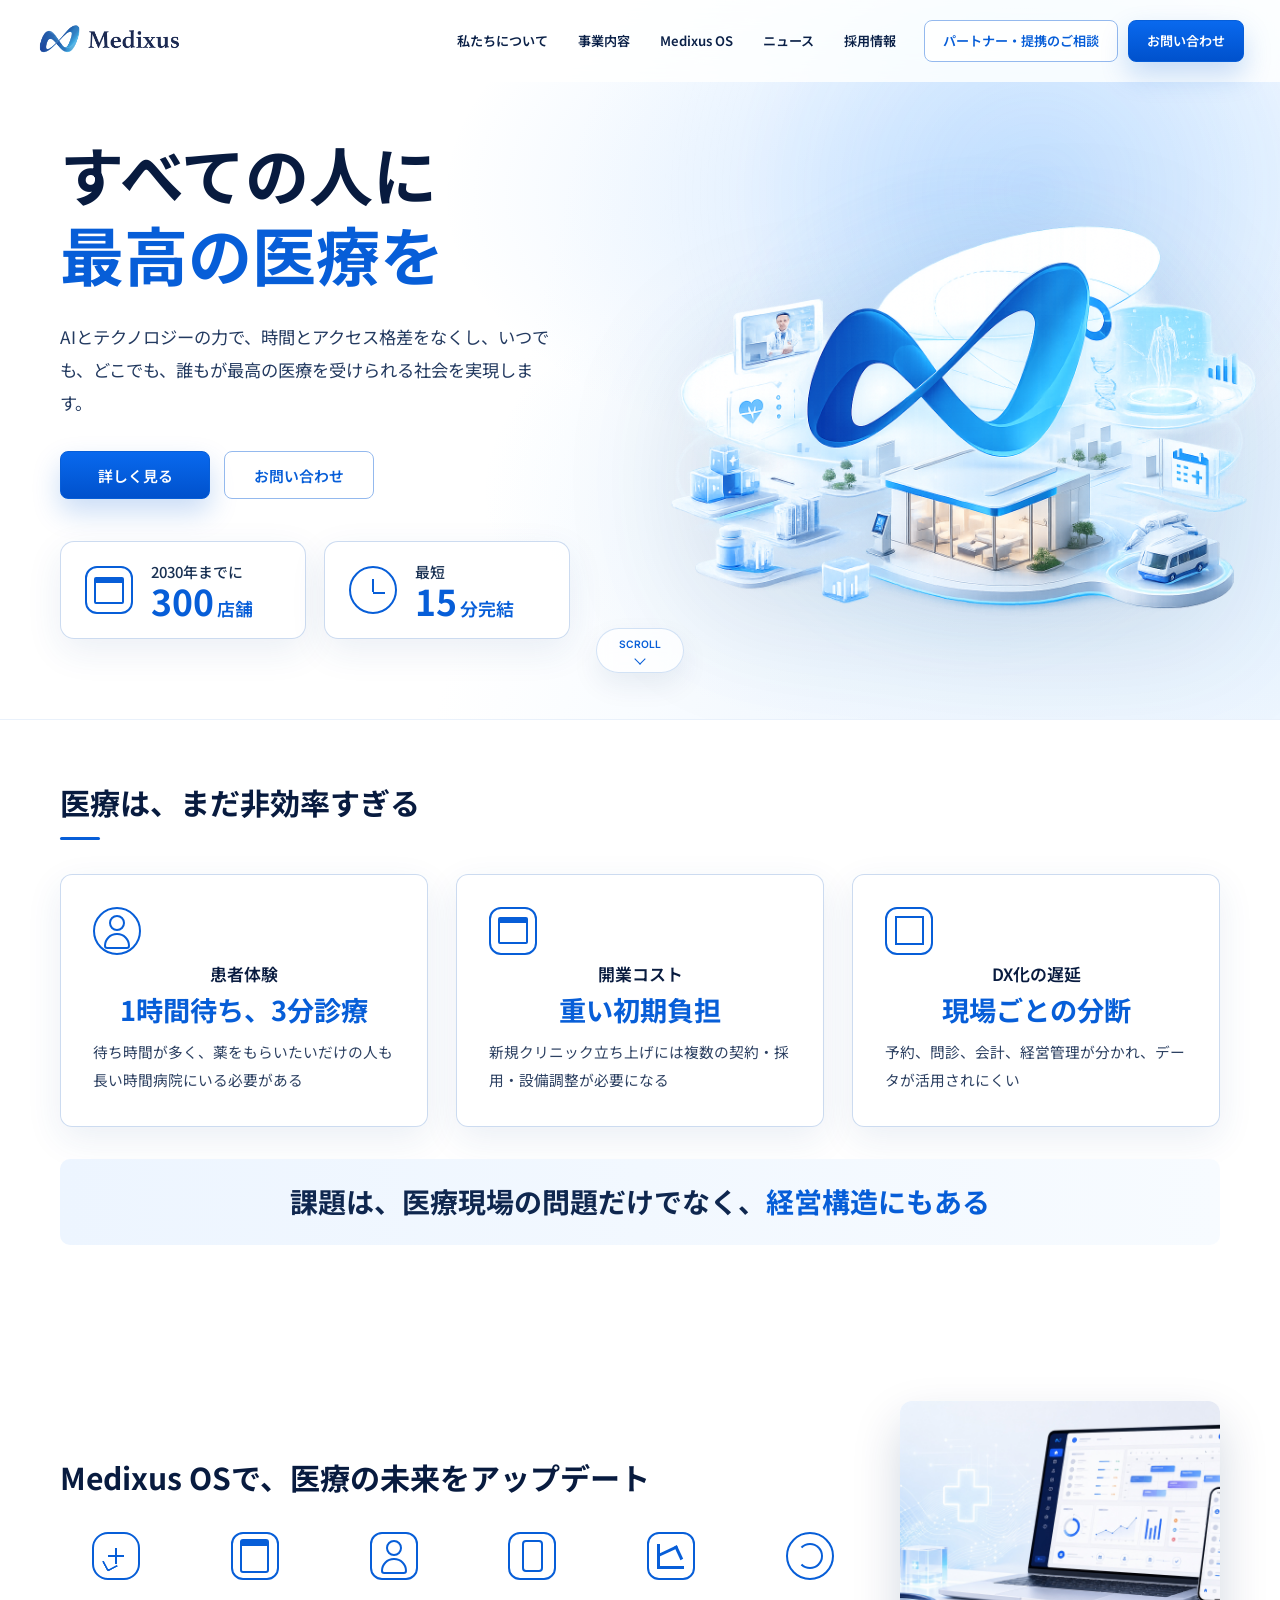
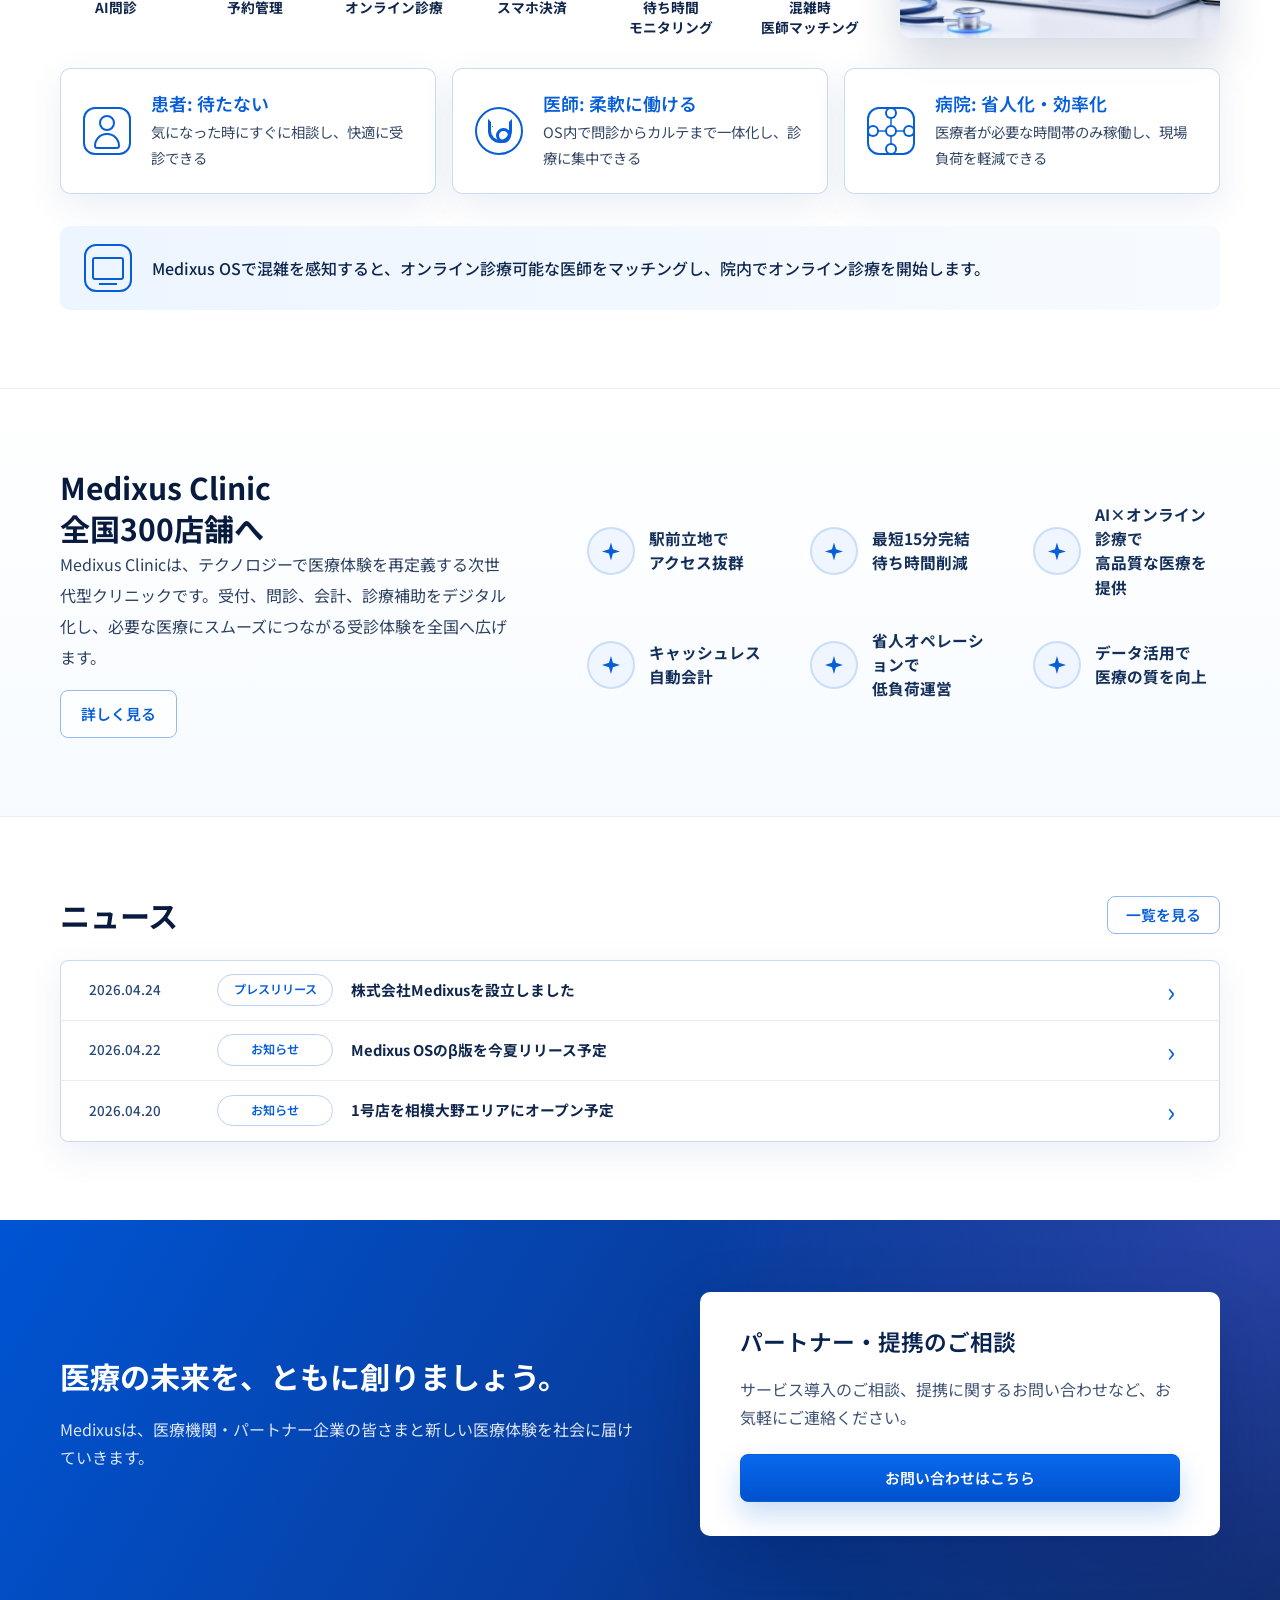
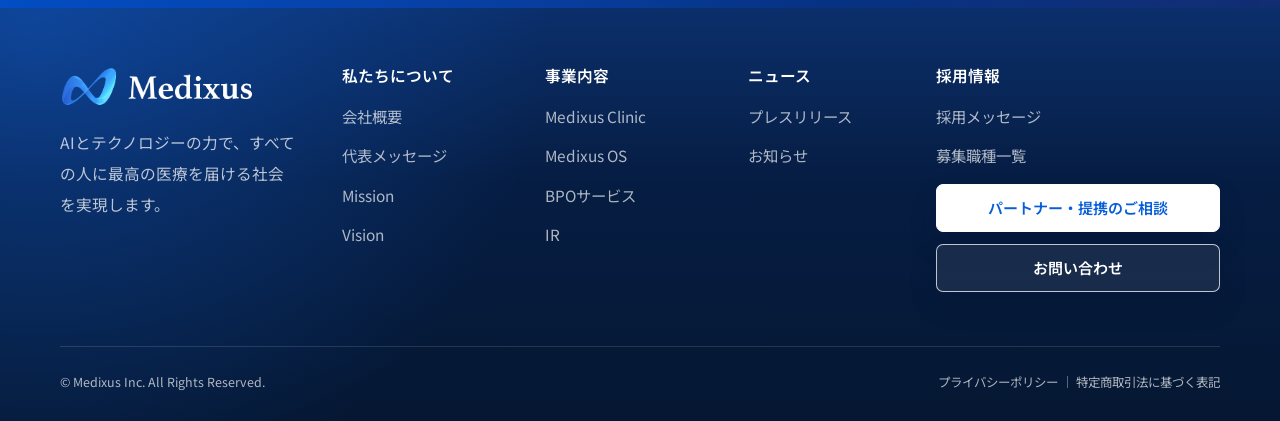
==== index.html @ f32f0e9f "Update mission and vision labels" ====
<!doctype html>
    <html lang="ja">
      <head>
        <meta charset="utf-8">
        <meta name="viewport" content="width=device-width, initial-scale=1">
        <title>Medixus - すべての人に最高の医療を。</title>
        <meta name="description" content="すべての人に最高の医療を。AIクリニック運営支援・統合AI医療プラットフォームを通じて、医療体験を再設計するMedixus。">
        <meta property="og:type" content="website">
        <meta property="og:title" content="Medixus - すべての人に最高の医療を。">
        <meta property="og:description" content="すべての人に最高の医療を。AIクリニック運営支援・統合AI医療プラットフォームを通じて、医療体験を再設計するMedixus。">
        <meta property="og:image" content="https://medixus.jp/assets/images/medixus-home-hero-final.png">
        <meta name="twitter:card" content="summary_large_image">
        <meta name="twitter:title" content="Medixus - すべての人に最高の医療を。">
        <meta name="twitter:description" content="すべての人に最高の医療を。AIクリニック運営支援・統合AI医療プラットフォームを通じて、医療体験を再設計するMedixus。">
        <meta name="twitter:image" content="https://medixus.jp/assets/images/medixus-home-hero-final.png">
        <link rel="icon" href="/assets/images/medixus-logo.png">
        <link rel="preconnect" href="https://fonts.googleapis.com">
        <link rel="preconnect" href="https://fonts.gstatic.com" crossorigin>
        <link href="https://fonts.googleapis.com/css2?family=Inter:wght@400;500;600;700&family=Noto+Sans+JP:wght@400;500;600;700&display=swap" rel="stylesheet">
        <link rel="stylesheet" href="/assets/styles.css?v=20260430-mission-vision">
        <script type="application/ld+json">{"@context":"https://schema.org","@type":"Organization","name":"株式会社Medixus","alternateName":"Medixus, Inc.","url":"https://medixus.jp","foundingDate":"2025","founder":{"@type":"Person","name":"大原健太郎"}}</script>
      </head>
      <body>
        
    <header class="site-header" data-header>
      <nav class="nav-shell" aria-label="グローバルナビゲーション">
        <a class="brand" href="/" aria-label="Medixus トップページ">
          <img class="brand-logo" src="/assets/images/medixus-logo.png" alt="Medixus">
        </a>
        <button class="menu-toggle" type="button" aria-label="メニューを開く" aria-expanded="false" data-menu-toggle>
          <span></span>
          <span></span>
          <span></span>
        </button>
        <div class="nav-menu" data-nav-menu>
          <div class="nav-links"><a href="/about/" class="nav-link">私たちについて</a><a href="/business/" class="nav-link">事業内容</a><a href="/os/" class="nav-link">Medixus OS</a><a href="/news/" class="nav-link">ニュース</a><a href="/recruit/" class="nav-link">採用情報</a></div>
          <div class="nav-actions">
            <a class="button button-outline nav-contact" href="/contact/?type=partner">パートナー・提携のご相談</a>
            <a class="button button-accent nav-contact" href="/contact/">お問い合わせ</a>
          </div>
        </div>
      </nav>
    </header>
  
        <main>
    
    <section class="home-hero-v2" id="top">
      <div class="container home-hero-grid">
        <div class="home-hero-copy reveal">
          <h1><span class="hero-line">すべての人に</span><span class="hero-line accent">最高の医療を</span></h1>
          <p class="hero-lead-v2">AIとテクノロジーの力で、時間とアクセス格差をなくし、いつでも、どこでも、誰もが最高の医療を受けられる社会を実現します。</p>
          <div class="hero-actions">
            <a class="button button-primary" href="/business/">詳しく見る</a>
            <a class="button button-outline" href="/contact/">お問い合わせ</a>
          </div>
          <div class="hero-stat-row">
            
    <div class="hero-stat reveal">
      <span class="line-icon clinic"></span>
      <p>2030年までに<strong>300<small>店舗</small></strong></p>
    </div>
  
            
    <div class="hero-stat reveal">
      <span class="line-icon clock"></span>
      <p>最短<strong>15<small>分完結</small></strong></p>
    </div>
  
          </div>
        </div>
        <div class="hero-visual hero-visual-composite reveal" aria-label="Medixus Clinicと医療プラットフォームのイメージ">
          <img src="/assets/images/medixus-home-hero-final.png" alt="Medixus Clinicと医療プラットフォームの背景イメージ" class="hero-clinic-image" loading="lazy" decoding="async">
        </div>
      </div>
      <a class="scroll-cue" href="#problem">SCROLL<span></span></a>
    </section>
  

    <section class="section problem-section" id="problem">
      <div class="container">
        
    <div class="section-header reveal">
      <p class="kicker"></p>
      <h2>医療は、まだ<wbr>非効率すぎる</h2>
      
    </div>
  
        <div class="pain-grid">
          
    <article class="pain-card reveal">
      <span class="line-icon users"></span>
      <h3>患者体験</h3>
      <strong>1時間待ち、3分診療</strong>
      <p>待ち時間が多く、薬をもらいたいだけの人も長い時間病院にいる必要がある</p>
    </article>
  
          
    <article class="pain-card reveal">
      <span class="line-icon building"></span>
      <h3>開業コスト</h3>
      <strong>重い初期負担</strong>
      <p>新規クリニック立ち上げには複数の契約・採用・設備調整が必要になる</p>
    </article>
  
          
    <article class="pain-card reveal">
      <span class="line-icon puzzle"></span>
      <h3>DX化の遅延</h3>
      <strong>現場ごとの分断</strong>
      <p>予約、問診、会計、経営管理が分かれ、データが活用されにくい</p>
    </article>
  
        </div>
        <div class="statement-bar reveal">課題は、医療現場の問題だけでなく、<span>経営構造にもある</span></div>
      </div>
    </section>

    <section class="section os-overview" id="business">
      <div class="container">
        <div class="os-head">
          <div class="reveal">
            <h2>Medixus OSで、医療の未来をアップデート</h2>
            <div class="os-icon-row">
              
    <div class="os-icon reveal"><span class="line-icon chat"></span><strong>AI問診</strong></div>
  
              
    <div class="os-icon reveal"><span class="line-icon calendar"></span><strong>予約管理</strong></div>
  
              
    <div class="os-icon reveal"><span class="line-icon doctor"></span><strong>オンライン診療</strong></div>
  
              
    <div class="os-icon reveal"><span class="line-icon phone"></span><strong>スマホ決済</strong></div>
  
              
    <div class="os-icon reveal"><span class="line-icon chart"></span><strong>待ち時間<br>モニタリング</strong></div>
  
              
    <div class="os-icon reveal"><span class="line-icon sync"></span><strong>混雑時<br>医師マッチング</strong></div>
  
            </div>
          </div>
          <div class="device-shot reveal">
            <img src="/assets/images/medixus-product-hero.jpg" alt="Medixus OSのプロダクト画面" class="device-image" loading="lazy" decoding="async">
          </div>
        </div>
        <div class="benefit-grid">
          
    <article class="benefit-card reveal">
      <span class="line-icon user"></span>
      <h3>患者: 待たない</h3>
      <p>気になった時にすぐに相談し、快適に受診できる</p>
    </article>
  
          
    <article class="benefit-card reveal">
      <span class="line-icon stethoscope"></span>
      <h3>医師: 柔軟に働ける</h3>
      <p>OS内で問診からカルテまで一体化し、診療に集中できる</p>
    </article>
  
          
    <article class="benefit-card reveal">
      <span class="line-icon operations"></span>
      <h3>病院: 省人化・効率化</h3>
      <p>医療者が必要な時間帯のみ稼働し、現場負荷を軽減できる</p>
    </article>
  
        </div>
        <div class="info-strip reveal">
          <span class="line-icon monitor"></span>
          <p>Medixus OSで混雑を感知すると、オンライン診療可能な医師をマッチングし、院内でオンライン診療を開始します。</p>
        </div>
      </div>
    </section>

    <section class="section clinic-plan" id="about">
      <div class="container clinic-grid">
        <div class="reveal">
          <h2>Medixus Clinic<br>全国300店舗へ</h2>
          <p>Medixus Clinicは、テクノロジーで医療体験を再定義する次世代型クリニックです。受付、問診、会計、診療補助をデジタル化し、必要な医療にスムーズにつながる受診体験を全国へ広げます。</p>
          <a class="button button-outline" href="/clinic/">詳しく見る</a>
        </div>
        <div class="clinic-feature-grid reveal">
          
    <div class="clinic-feature"><span class="line-icon sparkle"></span><strong>駅前立地で<br>アクセス抜群</strong></div>
  
          
    <div class="clinic-feature"><span class="line-icon sparkle"></span><strong>最短15分完結<br>待ち時間削減</strong></div>
  
          
    <div class="clinic-feature"><span class="line-icon sparkle"></span><strong>AI×オンライン診療で<br>高品質な医療を提供</strong></div>
  
          
    <div class="clinic-feature"><span class="line-icon sparkle"></span><strong>キャッシュレス<br>自動会計</strong></div>
  
          
    <div class="clinic-feature"><span class="line-icon sparkle"></span><strong>省人オペレーションで<br>低負荷運営</strong></div>
  
          
    <div class="clinic-feature"><span class="line-icon sparkle"></span><strong>データ活用で<br>医療の質を向上</strong></div>
  
        </div>
      </div>
    </section>

    <section class="section news-section" id="news">
      <div class="container">
        <div class="news-heading reveal">
          <h2>ニュース</h2>
          <a class="button button-outline" href="/news/">一覧を見る</a>
        </div>
        <div class="news-table reveal">
          
    <a class="news-row" href="/news/">
      <time>2026.04.24</time>
      <span>プレスリリース</span>
      <strong>株式会社Medixusを設立しました</strong>
      <em>›</em>
    </a>
  
          
    <a class="news-row" href="/news/">
      <time>2026.04.22</time>
      <span>お知らせ</span>
      <strong>Medixus OSのβ版を今夏リリース予定</strong>
      <em>›</em>
    </a>
  
          
    <a class="news-row" href="/news/">
      <time>2026.04.20</time>
      <span>お知らせ</span>
      <strong>1号店を相模大野エリアにオープン予定</strong>
      <em>›</em>
    </a>
  
        </div>
      </div>
    </section>

    <section class="section section-cta">
      <div class="container cta-slab">
        <div class="reveal">
          <h2>医療の未来を、ともに創りましょう。</h2>
          <p>Medixusは、医療機関・パートナー企業の皆さまと新しい医療体験を社会に届けていきます。</p>
        </div>
        <div class="cta-card reveal">
          <h3>パートナー・提携のご相談</h3>
          <p>サービス導入のご相談、提携に関するお問い合わせなど、お気軽にご連絡ください。</p>
          <a class="button button-primary" href="/contact/?type=partner">お問い合わせはこちら</a>
        </div>
      </div>
    </section>
  </main>
        
    <footer class="site-footer">
      <div class="container footer-grid">
        <div class="footer-brand">
          <a class="footer-logo" href="/" aria-label="Medixus トップページ">
            <img class="footer-logo-image" src="/assets/images/medixus-logo-footer.png?v=20260430-mission-vision" alt="Medixus">
          </a>
          <p>AIとテクノロジーの力で、すべての人に最高の医療を届ける社会を実現します。</p>
        </div>
        <div>
          <h2>私たちについて</h2>
          <a href="/about/">会社概要</a>
          <a href="/about/#message">代表メッセージ</a>
          <a href="/about/#mission">Mission</a>
          <a href="/about/#vision">Vision</a>
        </div>
        <div>
          <h2>事業内容</h2>
          <a href="/clinic/">Medixus Clinic</a>
          <a href="/os/">Medixus OS</a>
          <a href="/bpo/">BPOサービス</a>
          <a href="/ir/">IR</a>
        </div>
        <div>
          <h2>ニュース</h2>
          <a href="/news/">プレスリリース</a>
          <a href="/news/">お知らせ</a>
        </div>
        <div>
          <h2>採用情報</h2>
          <a href="/recruit/">採用メッセージ</a>
          <a href="/recruit/#positions">募集職種一覧</a>
          <div class="footer-actions">
            <a class="footer-button" href="/contact/?type=partner">パートナー・提携のご相談</a>
            <a class="footer-button" href="/contact/">お問い合わせ</a>
          </div>
        </div>
      </div>
      <div class="container footer-bottom">
        <span>© Medixus Inc. All Rights Reserved.</span>
        <nav aria-label="フッター法務リンク">
          <a href="/privacy/">プライバシーポリシー</a>
          <a href="/privacy/">特定商取引法に基づく表記</a>
        </nav>
      </div>
    </footer>
  
        <script src="/assets/site.js?v=20260430-mission-vision" defer></script>
      </body>
    </html>
---- assets/styles.css ----
:root {
  --ink: #071735;
  --ink-2: #1b2d4e;
  --muted: #65738a;
  --blue: #075fda;
  --blue-dark: #0647aa;
  --navy: #06183b;
  --paper: #ffffff;
  --soft: #f7faff;
  --line: #e5edf7;
  --line-strong: #c6d6ea;
  --shadow-sm: 0 10px 26px rgba(16, 40, 84, 0.06);
  --shadow-md: 0 22px 60px rgba(16, 40, 84, 0.12);
  --radius: 8px;
  --font-sans: "Noto Sans JP", "Inter", "Hiragino Sans", "Yu Gothic", "Meiryo", system-ui, -apple-system, BlinkMacSystemFont, sans-serif;
  --font-latin: "Inter", "Noto Sans JP", system-ui, -apple-system, BlinkMacSystemFont, sans-serif;
  --weight-regular: 400;
  --weight-medium: 500;
  --weight-semibold: 600;
  --weight-bold: 700;
}

* {
  box-sizing: border-box;
}

html {
  scroll-behavior: smooth;
}

body {
  margin: 0;
  color: var(--ink);
  background: var(--paper);
  font-family: var(--font-sans);
  font-weight: var(--weight-regular);
  font-size: 16px;
  line-height: 1.78;
  letter-spacing: 0;
  -webkit-font-smoothing: antialiased;
  text-rendering: optimizeLegibility;
}

img {
  display: block;
  max-width: 100%;
  height: auto;
}

a {
  color: inherit;
  text-decoration: none;
}

button,
input,
select,
textarea {
  font: inherit;
}

main {
  overflow: hidden;
}

.container {
  width: min(1160px, calc(100% - 48px));
  margin: 0 auto;
}

.container.narrow {
  width: min(840px, calc(100% - 48px));
}

.center {
  text-align: center;
}

.site-header {
  position: sticky;
  top: 0;
  z-index: 50;
  background: rgba(255, 255, 255, 0.94);
  border-bottom: 1px solid rgba(229, 237, 247, 0.92);
  backdrop-filter: saturate(160%) blur(18px);
  transition: box-shadow 180ms ease, background 180ms ease;
}

.site-header.is-scrolled {
  background: rgba(255, 255, 255, 0.98);
  box-shadow: 0 12px 30px rgba(13, 35, 74, 0.08);
}

.nav-shell {
  width: min(1220px, calc(100% - 48px));
  height: 76px;
  margin: 0 auto;
  display: flex;
  align-items: center;
  justify-content: space-between;
  gap: 24px;
}

.brand {
  display: inline-flex;
  align-items: center;
}

.brand-logo {
  width: 160px;
}

.nav-menu {
  display: flex;
  align-items: center;
  gap: 24px;
}

.nav-links {
  display: flex;
  align-items: center;
  gap: 26px;
}

.nav-link {
  color: #172846;
  font-size: 0.88rem;
  font-weight: var(--weight-semibold);
  white-space: nowrap;
  transition: color 160ms ease;
}

.nav-link:hover,
.nav-link.is-active {
  color: var(--blue);
}

.menu-toggle {
  display: none;
  width: 42px;
  height: 42px;
  padding: 0;
  border: 1px solid var(--line);
  border-radius: var(--radius);
  background: #fff;
}

.menu-toggle span {
  display: block;
  width: 18px;
  height: 2px;
  margin: 4px auto;
  background: var(--ink);
}

.button {
  min-height: 48px;
  display: inline-flex;
  align-items: center;
  justify-content: center;
  padding: 13px 20px;
  border: 1px solid transparent;
  border-radius: var(--radius);
  font-size: 0.93rem;
  font-weight: var(--weight-semibold);
  line-height: 1.2;
  text-align: center;
  transition: transform 160ms ease, box-shadow 160ms ease, background 160ms ease, border-color 160ms ease;
}

.button:hover {
  transform: translateY(-1px);
}

.button-primary,
.button-accent {
  color: #fff;
  background: var(--blue);
  border-color: var(--blue);
  box-shadow: 0 14px 28px rgba(7, 95, 218, 0.18);
}

.button-primary:hover,
.button-accent:hover {
  background: var(--blue-dark);
  border-color: var(--blue-dark);
}

.button-outline,
.button-ghost {
  color: var(--blue);
  background: #fff;
  border-color: #b9ccec;
}

.button-outline:hover,
.button-ghost:hover {
  border-color: var(--blue);
  background: #f7faff;
}

.button-light {
  color: var(--blue);
  background: #fff;
  border-color: #fff;
}

.button-ghost-dark {
  color: #fff;
  background: transparent;
  border-color: rgba(255, 255, 255, 0.6);
}

.nav-contact {
  min-height: 42px;
  padding: 10px 16px;
}

h1,
h2,
h3,
p {
  margin-top: 0;
}

h1,
h2,
h3 {
  color: var(--ink);
  letter-spacing: 0;
}

h1 {
  margin-bottom: 24px;
  font-size: 4rem;
  line-height: 1.12;
  font-weight: var(--weight-bold);
}

h2 {
  margin-bottom: 18px;
  font-size: 2.34rem;
  line-height: 1.22;
  font-weight: var(--weight-bold);
}

h3 {
  margin-bottom: 10px;
  font-size: 1.12rem;
  line-height: 1.38;
  font-weight: var(--weight-semibold);
}

.eyebrow,
.kicker,
.tag,
.hero-kicker {
  margin: 0 0 12px;
  color: var(--blue);
  font-size: 0.82rem;
  font-weight: var(--weight-semibold);
  letter-spacing: 0;
}

.home-hero-v2 {
  position: relative;
  padding: 106px 0 86px;
  background: linear-gradient(180deg, #fff 0%, #fbfdff 66%, #f7faff 100%);
  border-bottom: 1px solid var(--line);
}

.home-hero-v2::before {
  content: "";
  position: absolute;
  inset: 0 0 auto;
  height: 520px;
  background: linear-gradient(110deg, rgba(7, 95, 218, 0.06), transparent 48%);
  pointer-events: none;
}

.home-hero-grid {
  position: relative;
  z-index: 1;
  display: grid;
  grid-template-columns: minmax(0, 0.92fr) minmax(460px, 1.08fr);
  gap: 60px;
  align-items: center;
}

.home-hero-copy h1 {
  max-width: 690px;
  font-size: 3.72rem;
  line-height: 1.14;
}

.hero-kicker {
  margin-bottom: 18px;
  font-size: 0.96rem;
}

.hero-lead-v2 {
  max-width: 610px;
  margin-bottom: 32px;
  color: #40516e;
  font-size: 1.08rem;
  line-height: 1.9;
}

.hero-actions {
  display: flex;
  flex-wrap: wrap;
  gap: 12px;
  align-items: center;
}

.hero-proof-grid {
  display: grid;
  grid-template-columns: repeat(3, minmax(0, 1fr));
  gap: 12px;
  margin-top: 46px;
}

.hero-proof-grid div {
  min-width: 0;
  display: flex;
  align-items: flex-start;
  gap: 10px;
  padding: 14px;
  border: 1px solid var(--line);
  border-radius: var(--radius);
  background: #fff;
  color: var(--ink-2);
  box-shadow: var(--shadow-sm);
  font-size: 0.78rem;
  line-height: 1.55;
}

.mini-line-icon {
  flex: 0 0 auto;
  width: 28px;
  height: 28px;
  display: inline-grid;
  place-items: center;
  border: 1px solid #c9d9f0;
  border-radius: var(--radius);
  background: #f6f9ff;
}

.mini-line-icon::before {
  content: "";
  width: 10px;
  height: 6px;
  border-left: 2px solid var(--blue);
  border-bottom: 2px solid var(--blue);
  transform: rotate(-45deg);
}

.hero-product-image {
  width: 100%;
  aspect-ratio: 16 / 10;
  object-fit: cover;
  border: 1px solid #d9e4f2;
  border-radius: 18px;
  background: #fff;
  box-shadow: 0 28px 80px rgba(14, 42, 92, 0.18);
}

.section,
.page-head {
  padding: 104px 0;
}

.problem-section {
  padding-top: 88px;
}

.product-stage,
.product-stage-image {
  min-width: 0;
}

.text-link {
  display: inline-flex;
  align-items: center;
  gap: 8px;
  margin-top: 10px;
  color: var(--blue);
  font-weight: var(--weight-semibold);
}

.text-link::after {
  content: "→";
}

.business-grid.compact {
  align-items: stretch;
}

.page-head {
  padding-top: 124px;
  background: #f8fbff;
  border-bottom: 1px solid var(--line);
}

.section-soft,
.feature-section {
  background: var(--soft);
}

.section-ink,
.section-cta {
  color: #fff;
  background: var(--navy);
}

.section-header {
  max-width: 790px;
  margin: 0 auto 46px;
  text-align: center;
}

.section-header .kicker:empty {
  display: none;
}

.section-header p:last-child,
.large-text,
.hero-lead,
.feature-intro p {
  color: #40516e;
  font-size: 1.04rem;
}

.hero {
  min-height: 560px;
  display: flex;
  align-items: center;
  color: var(--ink);
  background-color: rgba(255, 255, 255, 0.88);
  background-image: var(--hero-image);
  background-blend-mode: screen;
  background-size: cover;
  background-position: center;
  border-bottom: 1px solid var(--line);
}

.hero-content {
  max-width: 760px;
  padding: 116px 0;
}

.hero h1 {
  font-size: 3.34rem;
  line-height: 1.16;
}

.hero-lead {
  max-width: 660px;
  font-size: 1.12rem;
  line-height: 1.85;
}

.pain-grid,
.business-grid,
.team-grid,
.audience-grid,
.problem-grid,
.form-grid,
.metrics-grid {
  display: grid;
  gap: 14px;
}

.pain-grid {
  grid-template-columns: repeat(5, minmax(0, 1fr));
}

.business-grid,
.team-grid,
.problem-grid {
  grid-template-columns: repeat(3, minmax(0, 1fr));
}

.audience-grid {
  grid-template-columns: repeat(4, minmax(0, 1fr));
}

.metrics-grid {
  grid-template-columns: repeat(4, minmax(0, 1fr));
}

.feature-card,
.simple-card,
.team-card,
.audience-card,
.problem-card,
.module-card,
.pricing-card,
.form-card,
.contact-form,
.message-box,
.business-row,
.table-wrap,
.visual-panel,
.faq-item,
.pain-card,
.home-module {
  border: 1px solid var(--line);
  border-radius: var(--radius);
  background: #fff;
  box-shadow: var(--shadow-sm);
}

.pain-card,
.home-module,
.simple-card,
.problem-card,
.module-card,
.pricing-card,
.form-card,
.contact-form,
.message-box {
  padding: 24px 18px;
}

.pain-card,
.home-module {
  min-height: 188px;
  text-align: left;
}

.outline-icon {
  position: relative;
  width: 42px;
  height: 42px;
  margin-bottom: 18px;
  display: inline-grid;
  place-items: center;
  color: transparent;
  border: 1px solid #c9d9f0;
  border-radius: var(--radius);
  background: #f6f9ff;
}

.outline-icon::before,
.outline-icon::after {
  content: "";
  position: absolute;
}

.outline-icon::before {
  width: 18px;
  height: 18px;
  border: 2px solid var(--blue);
  border-radius: 5px;
}

.outline-icon::after {
  width: 14px;
  height: 2px;
  background: var(--blue);
  transform: translateY(11px);
}

.pain-card h3,
.home-module h3 {
  margin: 0 0 8px;
  font-size: 1rem;
}

.pain-card p,
.home-module p,
.feature-card p,
.simple-card p,
.problem-card p,
.module-card p,
.team-card span,
.message-box p {
  margin: 0;
  color: var(--muted);
  font-size: 0.92rem;
  line-height: 1.75;
}

.feature-layout {
  display: grid;
  grid-template-columns: minmax(260px, 0.82fr) minmax(0, 1.5fr);
  gap: 50px;
  align-items: start;
}

.feature-intro {
  position: sticky;
  top: 110px;
}

.home-module-grid,
.module-grid {
  display: grid;
  grid-template-columns: repeat(4, minmax(0, 1fr));
  gap: 14px;
}

.module-grid {
  grid-template-columns: repeat(5, minmax(0, 1fr));
}

.module-card {
  min-width: 0;
  min-height: 210px;
}

.module-icon,
.problem-card span {
  width: 42px;
  height: 42px;
  display: inline-grid;
  place-items: center;
  margin-bottom: 18px;
  color: var(--blue);
  background: #eef5ff;
  border: 1px solid #cfe0f5;
  border-radius: var(--radius);
  font-weight: var(--weight-semibold);
  font-size: 0.82rem;
}

.stacked-features {
  display: grid;
  gap: 18px;
}

.business-row {
  display: grid;
  grid-template-columns: minmax(260px, 330px) minmax(0, 1fr);
  gap: 28px;
  align-items: center;
  padding: 16px;
  transition: transform 180ms ease, box-shadow 180ms ease, border-color 180ms ease;
}

.business-row:hover,
.audience-card:hover,
.pain-card:hover,
.home-module:hover,
.feature-card:hover,
.module-card:hover {
  transform: translateY(-2px);
  border-color: var(--line-strong);
  box-shadow: var(--shadow-md);
}

.business-row img,
.visual-panel img,
.card-image {
  width: 100%;
  border-radius: 6px;
  object-fit: cover;
}

.business-row img,
.card-image {
  aspect-ratio: 4 / 3;
}

.visual-panel {
  overflow: hidden;
}

.visual-panel img {
  aspect-ratio: 16 / 9;
}

.blue-band,
.cta-slab {
  display: grid;
  grid-template-columns: minmax(0, 1fr) auto;
  gap: 32px;
  align-items: center;
  padding: 48px 56px;
  border-radius: var(--radius);
  color: #fff;
  background: var(--navy);
  box-shadow: 0 24px 64px rgba(6, 21, 58, 0.22);
}

.blue-band h2,
.cta-slab h2,
.section-cta h2,
.section-ink h2 {
  color: #fff;
}

.blue-band p,
.cta-slab p,
.section-cta p,
.section-ink p,
.section-ink span {
  color: rgba(255, 255, 255, 0.76);
}

.blue-band .kicker,
.cta-slab .kicker,
.section-cta .kicker,
.section-ink .kicker {
  color: #9fcaff;
}

.blue-band-items {
  display: grid;
  grid-template-columns: repeat(3, minmax(128px, 1fr));
  gap: 1px;
  overflow: hidden;
  border: 1px solid rgba(255, 255, 255, 0.2);
  border-radius: var(--radius);
}

.blue-band-items span {
  display: grid;
  place-items: center;
  min-height: 86px;
  padding: 18px;
  color: #fff;
  background: rgba(255, 255, 255, 0.08);
  font-weight: var(--weight-semibold);
}

.split {
  display: grid;
  grid-template-columns: minmax(0, 0.92fr) minmax(0, 1.08fr);
  gap: 56px;
  align-items: center;
}

.large-copy {
  margin: 18px 0 26px;
  color: #40536f;
  font-size: 1.05rem;
  line-height: 1.95;
}

.feature-visual {
  overflow: hidden;
  margin: 0;
  border: 1px solid rgba(185, 205, 235, 0.72);
  border-radius: 12px;
  background: #f6faff;
  box-shadow: 0 20px 60px rgba(20, 67, 133, 0.12);
}

.feature-visual img {
  width: 100%;
  min-height: 360px;
  display: block;
  object-fit: cover;
}

.bpo-visual {
  min-height: 360px;
  display: grid;
  place-items: center;
  align-content: center;
  gap: 16px;
  padding: 44px;
  border: 1px solid rgba(185, 205, 235, 0.72);
  border-radius: 12px;
  background:
    radial-gradient(circle at 70% 20%, rgba(72, 153, 255, 0.2), transparent 16rem),
    linear-gradient(145deg, #ffffff, #f0f7ff);
  box-shadow: 0 20px 60px rgba(20, 67, 133, 0.12);
  text-align: center;
}

.bpo-visual .line-icon {
  width: 84px;
  height: 84px;
}

.bpo-visual strong {
  color: #10264d;
  font-size: 1.4rem;
  font-weight: var(--weight-semibold);
}

.bpo-visual p {
  margin: 0;
  color: #52647f;
}

.news-layout {
  display: grid;
  grid-template-columns: 0.45fr 1fr;
  gap: 46px;
}

.news-list {
  border-top: 1px solid var(--line);
}

.news-item {
  display: grid;
  grid-template-columns: 120px 1fr;
  gap: 24px;
  padding: 24px 0;
  border-bottom: 1px solid var(--line);
}

.news-item time {
  color: var(--muted);
  font-weight: var(--weight-medium);
}

.team-grid-single {
  grid-template-columns: minmax(0, 560px);
}

.team-card {
  display: flex;
  gap: 18px;
  padding: 24px;
}

.team-card p {
  margin-bottom: 2px;
  color: var(--blue);
  font-weight: var(--weight-semibold);
}

.avatar {
  flex: 0 0 auto;
  width: 54px;
  height: 54px;
  display: grid;
  place-items: center;
  color: #fff;
  background: var(--navy);
  border-radius: var(--radius);
  font-weight: var(--weight-semibold);
}

.audience-card {
  min-height: 150px;
  padding: 24px;
  display: flex;
  flex-direction: column;
  justify-content: space-between;
}

.audience-card span {
  color: var(--muted);
}

.audience-card strong {
  color: var(--ink);
  font-size: 1.08rem;
}

.check-list {
  padding: 0;
  margin: 0;
  list-style: none;
}

.check-list li {
  position: relative;
  padding-left: 24px;
  margin-bottom: 12px;
  color: var(--ink-2);
}

.check-list li::before {
  content: "";
  position: absolute;
  left: 0;
  top: 0.68em;
  width: 8px;
  height: 8px;
  background: var(--blue);
  border-radius: 2px;
}

.large-list li {
  margin-bottom: 16px;
  font-size: 1.05rem;
}

.table-wrap {
  overflow-x: auto;
}

.data-table {
  width: 100%;
  min-width: 660px;
  border-collapse: collapse;
}

.profile-table {
  min-width: 0;
}

.data-table th,
.data-table td {
  padding: 18px 20px;
  border-bottom: 1px solid var(--line);
  text-align: left;
  vertical-align: top;
}

.data-table th {
  color: var(--ink);
  background: #f5f8fc;
  font-weight: var(--weight-semibold);
}

.data-table tr:last-child th,
.data-table tr:last-child td {
  border-bottom: 0;
}

.steps {
  display: grid;
  grid-template-columns: repeat(5, minmax(0, 1fr));
  gap: 14px;
}

.steps-light {
  grid-template-columns: repeat(4, minmax(0, 1fr));
}

.step {
  min-height: 128px;
  padding: 22px;
  border: 1px solid rgba(255, 255, 255, 0.16);
  border-radius: var(--radius);
  background: rgba(255, 255, 255, 0.08);
}

.section-soft .step {
  border-color: var(--line);
  background: #fff;
  box-shadow: var(--shadow-sm);
}

.step span {
  display: block;
  margin-bottom: 18px;
  color: var(--blue);
  font-weight: var(--weight-semibold);
}

.section-ink .step span {
  color: #9fcaff;
}

.faq-list {
  display: grid;
  gap: 10px;
}

.faq-item summary {
  display: flex;
  align-items: center;
  justify-content: space-between;
  gap: 18px;
  padding: 20px 22px;
  cursor: pointer;
  font-weight: var(--weight-semibold);
  list-style: none;
}

.faq-item summary::-webkit-details-marker {
  display: none;
}

.faq-item summary::after {
  content: "+";
  color: var(--blue);
  font-weight: var(--weight-semibold);
}

.faq-item[open] summary::after {
  content: "-";
}

.faq-item p {
  margin: 0;
  padding: 0 22px 22px;
  color: var(--muted);
}

.form-grid,
.form-two {
  display: grid;
  gap: 16px;
}

.form-grid,
.form-two {
  grid-template-columns: repeat(2, minmax(0, 1fr));
}

.form-card,
.contact-form {
  display: grid;
  gap: 16px;
}

label {
  display: grid;
  gap: 8px;
  color: var(--ink-2);
  font-weight: var(--weight-semibold);
}

input,
select,
textarea {
  width: 100%;
  padding: 12px 14px;
  border: 1px solid #cfd9e8;
  border-radius: var(--radius);
  color: var(--ink);
  background: #fff;
  outline: none;
  transition: border-color 150ms ease, box-shadow 150ms ease;
}

input:focus,
select:focus,
textarea:focus {
  border-color: var(--blue);
  box-shadow: 0 0 0 4px rgba(7, 95, 218, 0.12);
}

textarea {
  resize: vertical;
}

.form-status {
  min-height: 1.4em;
  margin: 0;
  color: var(--blue);
  font-weight: var(--weight-semibold);
}

.policy-list {
  display: grid;
  gap: 18px;
}

.policy-item {
  padding-bottom: 22px;
  border-bottom: 1px solid var(--line);
}

.policy-item h2 {
  font-size: 1.3rem;
}

.site-footer {
  padding: 64px 0 28px;
  color: rgba(255, 255, 255, 0.72);
  background: #061735;
}

.footer-grid {
  display: grid;
  grid-template-columns: 1.6fr repeat(4, minmax(0, 1fr));
  gap: 28px;
}

.site-footer .brand {
  width: fit-content;
  padding: 8px 10px;
  background: #fff;
  border-radius: var(--radius);
}

.site-footer .brand-logo {
  width: 168px;
}

.footer-brand p {
  max-width: 340px;
}

.site-footer h2 {
  margin-bottom: 14px;
  color: #fff;
  font-size: 0.92rem;
}

.site-footer a,
.site-footer span {
  display: block;
  margin-bottom: 8px;
  color: rgba(255, 255, 255, 0.72);
  font-size: 0.92rem;
}

.site-footer a:hover {
  color: #fff;
}

.site-footer .footer-logo {
  display: inline-flex;
  align-items: center;
  margin-bottom: 20px;
}

.footer-logo-image {
  width: 194px;
  height: auto;
}

.sns-links {
  display: flex;
  gap: 12px;
  margin-top: 12px;
}

.footer-bottom {
  margin-top: 42px;
  padding-top: 22px;
  border-top: 1px solid rgba(255, 255, 255, 0.12);
  font-size: 0.88rem;
}

.reveal {
  opacity: 1;
  transform: translateY(0);
}

.js .reveal {
  opacity: 0;
  transform: translateY(18px);
  transition: opacity 560ms ease, transform 560ms ease;
}

.js .reveal.is-visible {
  opacity: 1;
  transform: translateY(0);
}

@media (prefers-reduced-motion: reduce) {
  *,
  *::before,
  *::after {
    scroll-behavior: auto !important;
    transition: none !important;
  }

  .js .reveal,
  .reveal {
    opacity: 1;
    transform: none;
  }
}

@media (max-width: 1120px) {
  .menu-toggle {
    display: inline-block;
  }

  .nav-menu {
    position: fixed;
    left: 20px;
    right: 20px;
    top: 84px;
    display: none;
    padding: 18px;
    border: 1px solid var(--line);
    border-radius: var(--radius);
    background: #fff;
    box-shadow: var(--shadow-md);
  }

  .nav-menu.is-open {
    display: grid;
    gap: 16px;
  }

  .nav-links {
    display: grid;
    gap: 6px;
  }

  .nav-link {
    padding: 10px 2px;
    font-size: 1rem;
  }

  .nav-contact {
    width: 100%;
  }

  .home-hero-grid,
  .feature-layout {
    grid-template-columns: 1fr;
  }

  .feature-intro {
    position: static;
  }

  .pain-grid,
  .home-module-grid,
  .module-grid {
    grid-template-columns: repeat(2, minmax(0, 1fr));
  }

  .blue-band,
  .cta-slab {
    grid-template-columns: 1fr;
  }
}

@media (max-width: 760px) {
  .container,
  .container.narrow {
    width: min(100% - 28px, 1160px);
  }

  .nav-shell {
    width: calc(100% - 28px);
    height: 70px;
  }

  .brand-logo {
    width: 136px;
  }

  .home-hero-v2 {
    padding: 74px 0 56px;
  }

  .home-hero-copy h1,
  .hero h1,
  h1 {
    font-size: 2.34rem;
    line-height: 1.2;
  }

  h2 {
    font-size: 1.78rem;
  }

  .hero-proof-grid,
  .pain-grid,
  .home-module-grid,
  .module-grid,
  .business-grid,
  .team-grid,
  .metrics-grid,
  .audience-grid,
  .problem-grid,
  .form-grid,
  .mini-metrics,
  .compare-box,
  .steps,
  .steps-light,
  .form-two,
  .blue-band-items,
  .business-row,
  .split,
  .news-layout,
  .footer-grid {
    grid-template-columns: 1fr;
  }

  .section,
  .page-head {
    padding: 72px 0;
  }

  .page-head {
    padding-top: 92px;
  }

  .hero {
    min-height: auto;
  }

  .hero-content {
    padding: 88px 0;
  }

  .section-header {
    text-align: left;
  }

  .button {
    width: 100%;
  }

  .blue-band,
  .cta-slab {
    padding: 28px 20px;
  }
}

/* Startup LP refresh: reference-faithful home page */
:root {
  --ink: #081b3f;
  --ink-2: #163158;
  --muted: #5c6d86;
  --blue: #075ed8;
  --blue-dark: #0146b7;
  --sky: #eaf4ff;
  --soft: #f7fbff;
  --line: #dfeaf8;
  --radius: 10px;
  --shadow-sm: 0 10px 28px rgba(20, 67, 133, 0.08);
  --shadow-md: 0 22px 60px rgba(20, 67, 133, 0.16);
}

body {
  color: var(--ink);
  background:
    radial-gradient(circle at 86% 10%, rgba(0, 113, 255, 0.12), transparent 34rem),
    linear-gradient(180deg, #fff 0%, #fff 58%, #f8fbff 100%);
  font-family: var(--font-sans);
}

.site-header {
  position: fixed;
  inset: 0 0 auto;
  border: 0;
  background: rgba(255, 255, 255, 0.84);
  backdrop-filter: blur(18px) saturate(170%);
}

.site-header.is-scrolled {
  box-shadow: 0 14px 34px rgba(8, 27, 63, 0.08);
}

.nav-shell {
  width: min(1220px, calc(100% - 72px));
  height: 82px;
}

.brand-logo {
  width: 148px;
}

.nav-menu {
  gap: 28px;
}

.nav-links {
  gap: 30px;
}

.nav-link {
  color: #0b2148;
  font-size: 0.82rem;
  font-weight: var(--weight-semibold);
}

.nav-actions {
  display: flex;
  align-items: center;
  gap: 10px;
}

.nav-contact {
  min-height: 42px;
  padding: 11px 18px;
  border-radius: 999px;
  font-size: 0.82rem;
}

.button {
  border-radius: 8px;
  font-weight: var(--weight-semibold);
}

.button-primary,
.button-accent {
  background: linear-gradient(180deg, #0969ee 0%, #0051cc 100%);
  border-color: #075ed8;
  box-shadow: 0 13px 28px rgba(7, 94, 216, 0.22);
}

.button-outline {
  color: #075ed8;
  background: rgba(255, 255, 255, 0.78);
  border-color: #94b9ee;
}

.home-hero-v2 {
  min-height: 720px;
  padding: 132px 0 0;
  overflow: hidden;
  background:
    radial-gradient(ellipse at 72% 27%, rgba(83, 164, 255, 0.18), transparent 30rem),
    radial-gradient(ellipse at 80% 68%, rgba(128, 195, 255, 0.18), transparent 34rem),
    linear-gradient(104deg, #fff 0%, #fff 42%, #f3f9ff 68%, #edf6ff 100%);
  border-bottom: 1px solid #e9f1fb;
}

.home-hero-v2::before {
  width: 58vw;
  height: 58vw;
  inset: -14vw -10vw auto auto;
  border-radius: 50%;
  background: radial-gradient(circle, rgba(83, 164, 255, 0.2), rgba(255, 255, 255, 0.04) 58%, transparent 72%);
  filter: blur(4px);
}

.home-hero-grid {
  min-height: 586px;
  grid-template-columns: minmax(560px, 0.98fr) minmax(520px, 1.02fr);
  gap: 44px;
}

.home-hero-copy {
  position: relative;
  z-index: 2;
  padding-bottom: 78px;
}

.home-hero-copy h1 {
  max-width: 650px;
  margin: 0 0 28px;
  color: #081b3f;
  font-size: clamp(3.4rem, 5vw, 4.85rem);
  line-height: 1.25;
  font-weight: 700;
  letter-spacing: 0;
}

.hero-line {
  display: block;
  white-space: nowrap;
}

.home-hero-copy h1 .accent {
  color: #075ed8;
}

.hero-lead-v2 {
  max-width: 500px;
  margin-bottom: 32px;
  color: #233a60;
  font-size: 1.08rem;
  font-weight: var(--weight-regular);
  line-height: 1.9;
}

.hero-actions {
  gap: 14px;
}

.hero-actions .button {
  min-width: 150px;
}

.hero-stat-row {
  display: grid;
  grid-template-columns: repeat(2, minmax(170px, 1fr));
  gap: 18px;
  max-width: 510px;
  margin-top: 42px;
}

.hero-stat,
.pain-card,
.benefit-card,
.news-table {
  border: 1px solid rgba(185, 205, 235, 0.72);
  background: rgba(255, 255, 255, 0.86);
  box-shadow: 0 12px 36px rgba(28, 75, 140, 0.09);
}

.hero-stat {
  min-height: 96px;
  display: flex;
  align-items: center;
  gap: 18px;
  padding: 20px 24px;
  border-radius: 14px;
}

.hero-stat p {
  margin: 0;
  color: #183052;
  font-size: 0.93rem;
  font-weight: var(--weight-medium);
  line-height: 1.35;
}

.hero-stat strong {
  display: block;
  color: var(--blue);
  font-size: 2.22rem;
  line-height: 1;
  white-space: nowrap;
}

.hero-stat small {
  margin-left: 3px;
  color: var(--blue);
  font-size: 1.12rem;
  font-weight: var(--weight-semibold);
  white-space: nowrap;
}

.hero-visual {
  position: relative;
  z-index: 1;
  align-self: stretch;
  display: flex;
  align-items: flex-start;
  justify-content: flex-end;
  min-width: 0;
  isolation: isolate;
  transform: translateX(96px);
}

.hero-visual-composite::before {
  content: "";
  position: absolute;
  right: 2%;
  top: 10%;
  z-index: -1;
  width: 88%;
  height: 78%;
  border-radius: 999px;
  background: radial-gradient(ellipse at 54% 48%, rgba(61, 150, 255, 0.18), rgba(126, 199, 255, 0.06) 58%, transparent 76%);
  filter: blur(22px);
}

.hero-visual-composite::after {
  display: none;
}

.hero-clinic-image {
  position: relative;
  z-index: 1;
  width: min(820px, 56vw);
  height: 570px;
  max-width: none;
  margin: 10px -94px 0 0;
  object-fit: contain;
  object-position: center;
  border-radius: 22px;
  filter:
    drop-shadow(0 30px 62px rgba(9, 40, 86, 0.12))
    saturate(1.02);
}

.hero-orbit {
  position: absolute;
  z-index: 1;
  border: 1px solid rgba(42, 134, 255, 0.28);
  border-radius: 50%;
  pointer-events: none;
}

.hero-orbit.one {
  left: 39%;
  top: 11%;
  width: 300px;
  height: 118px;
  transform: rotate(-14deg);
}

.hero-orbit.two {
  left: 48%;
  top: 27%;
  width: 230px;
  height: 90px;
  border-style: dashed;
  opacity: 0.55;
  transform: rotate(18deg);
}

.scroll-cue {
  position: absolute;
  left: 50%;
  bottom: 46px;
  z-index: 2;
  display: inline-grid;
  justify-items: center;
  gap: 6px;
  min-width: 88px;
  padding: 10px 16px 9px;
  border: 1px solid rgba(151, 185, 232, 0.42);
  border-radius: 999px;
  background: rgba(255, 255, 255, 0.72);
  color: var(--blue);
  font-family: var(--font-latin);
  font-size: 0.64rem;
  font-weight: var(--weight-semibold);
  letter-spacing: 0;
  line-height: 1;
  box-shadow: 0 12px 28px rgba(10, 45, 105, 0.08);
  backdrop-filter: blur(10px);
  transform: translateX(-50%);
  transition: transform 0.18s ease, border-color 0.18s ease, background 0.18s ease;
}

.scroll-cue:hover {
  border-color: rgba(7, 94, 216, 0.38);
  background: rgba(255, 255, 255, 0.92);
  transform: translate(-50%, -1px);
}

.scroll-cue span {
  width: 8px;
  height: 8px;
  border-right: 1.6px solid currentColor;
  border-bottom: 1.6px solid currentColor;
  transform: rotate(45deg);
}

.section {
  padding: 78px 0;
}

.section-header {
  max-width: none;
  margin: 0 0 34px;
  text-align: left;
}

.section-header h2,
.os-overview h2,
.clinic-plan h2,
.news-heading h2,
.cta-slab h2 {
  margin: 0;
  color: #081b3f;
  font-size: clamp(1.72rem, 2.35vw, 2.28rem);
  line-height: 1.36;
  font-weight: 700;
}

.section-header h2::after {
  content: "";
  display: block;
  width: 40px;
  height: 3px;
  margin-top: 14px;
  border-radius: 999px;
  background: var(--blue);
}

.problem-section {
  padding-top: 62px;
  background: #fff;
}

.pain-grid {
  grid-template-columns: repeat(3, minmax(0, 1fr));
  gap: 28px;
}

.pain-card {
  min-height: 214px;
  padding: 32px;
  border-radius: 12px;
}

.pain-card h3 {
  margin: 0 0 6px;
  font-size: 1.06rem;
  text-align: center;
}

.pain-card strong {
  display: block;
  margin-bottom: 12px;
  color: var(--blue);
  font-size: 1.7rem;
  line-height: 1.25;
  text-align: center;
}

.pain-card p {
  color: #2d4162;
  font-size: 0.92rem;
  line-height: 1.9;
}

.statement-bar,
.info-strip {
  display: flex;
  align-items: center;
  justify-content: center;
  min-height: 70px;
  margin-top: 32px;
  padding: 18px 24px;
  border-radius: 10px;
  color: #0f274f;
  background: linear-gradient(90deg, #edf5ff, #f7fbff);
  font-size: clamp(1.18rem, 2.2vw, 1.75rem);
  font-weight: 700;
  text-align: center;
}

.statement-bar span {
  color: var(--blue);
}

.os-overview {
  background: #fff;
}

.os-head {
  position: relative;
  display: grid;
  grid-template-columns: minmax(0, 1fr) 330px;
  gap: 24px;
  align-items: end;
}

.os-icon-row {
  display: grid;
  grid-template-columns: repeat(6, minmax(86px, 1fr));
  gap: 26px;
  max-width: 820px;
  margin-top: 34px;
}

.os-icon {
  min-width: 0;
  text-align: center;
}

.os-icon strong {
  display: block;
  margin-top: 10px;
  color: #10264d;
  font-size: 0.86rem;
  line-height: 1.45;
}

.device-shot {
  justify-self: end;
}

.device-image {
  width: 320px;
  aspect-ratio: 1.35;
  object-fit: cover;
  object-position: left center;
  border-radius: 12px;
  box-shadow: 0 22px 48px rgba(9, 40, 86, 0.18);
}

.benefit-grid {
  display: grid;
  grid-template-columns: repeat(3, minmax(0, 1fr));
  gap: 16px;
  margin-top: 30px;
}

.benefit-card {
  display: grid;
  grid-template-columns: 54px 1fr;
  column-gap: 14px;
  align-items: center;
  padding: 22px;
  border-radius: 10px;
}

.benefit-card .line-icon {
  grid-row: span 2;
}

.benefit-card h3 {
  margin: 0 0 4px;
  color: var(--blue);
}

.benefit-card p {
  margin: 0;
  color: #334765;
  font-size: 0.9rem;
  line-height: 1.8;
}

.info-strip {
  justify-content: flex-start;
  gap: 20px;
  font-size: 1rem;
  font-weight: var(--weight-medium);
  text-align: left;
}

.info-strip p {
  margin: 0;
}

.clinic-plan {
  background: linear-gradient(180deg, #fff 0%, #f7fbff 100%);
  border-top: 1px solid #e7effa;
  border-bottom: 1px solid #e7effa;
}

.clinic-grid {
  display: grid;
  grid-template-columns: minmax(0, 0.92fr) minmax(0, 1.28fr);
  gap: 72px;
  align-items: center;
}

.clinic-grid p {
  max-width: 520px;
  color: #2d4162;
  line-height: 1.95;
}

.clinic-feature-grid {
  display: grid;
  grid-template-columns: repeat(3, minmax(0, 1fr));
  gap: 28px 36px;
}

.clinic-feature {
  display: flex;
  align-items: center;
  gap: 14px;
  min-height: 74px;
}

.clinic-feature strong {
  color: #14305a;
  font-size: 0.98rem;
  line-height: 1.55;
}

.news-section {
  background: #fff;
}

.news-heading {
  display: flex;
  align-items: center;
  justify-content: space-between;
  gap: 20px;
  margin-bottom: 24px;
}

.news-heading .button {
  min-height: 38px;
  padding: 8px 18px;
}

.news-table {
  overflow: hidden;
  border-radius: 8px;
}

.news-row {
  display: grid;
  grid-template-columns: 110px 116px 1fr 24px;
  gap: 18px;
  align-items: center;
  min-height: 60px;
  padding: 0 28px;
  border-bottom: 1px solid #e4edf8;
  color: #10264d;
}

.news-row:last-child {
  border-bottom: 0;
}

.news-row time {
  color: #2b4b78;
  font-size: 0.84rem;
  font-weight: var(--weight-medium);
}

.news-row span {
  display: inline-flex;
  justify-content: center;
  padding: 4px 10px;
  border: 1px solid #bdd2f3;
  border-radius: 999px;
  color: var(--blue);
  font-size: 0.76rem;
  font-weight: var(--weight-semibold);
}

.news-row strong {
  font-size: 0.92rem;
}

.news-row em {
  color: var(--blue);
  font-style: normal;
  font-size: 1.7rem;
}

.section-cta {
  padding: 72px 0;
  background:
    radial-gradient(circle at 100% 0%, rgba(97, 105, 255, 0.38), transparent 36rem),
    linear-gradient(120deg, #0054d3 0%, #083d9d 52%, #06255d 100%);
}

.cta-slab {
  display: grid;
  grid-template-columns: minmax(0, 1fr) 520px;
  gap: 58px;
  align-items: center;
  padding: 0;
  border: 0;
  background: transparent;
  box-shadow: none;
}

.cta-slab h2 {
  color: #fff;
}

.cta-slab p {
  margin: 18px 0 0;
  color: rgba(255, 255, 255, 0.86);
}

.cta-card {
  padding: 34px 40px;
  border-radius: 10px;
  background: #fff;
  box-shadow: 0 26px 70px rgba(0, 22, 80, 0.24);
}

.cta-card h3 {
  color: #082352;
  font-size: 1.42rem;
}

.cta-card p {
  margin-bottom: 22px;
  color: #415476;
}

.cta-card .button {
  width: 100%;
}

.site-footer {
  padding: 52px 0 24px;
  background:
    radial-gradient(circle at 14% 0%, rgba(5, 113, 224, 0.35), transparent 30rem),
    linear-gradient(180deg, #072a5e 0%, #041936 100%);
}

.footer-grid {
  grid-template-columns: 1.3fr repeat(4, 1fr);
  gap: 42px;
}

.site-footer .brand-logo {
  width: 154px;
  filter: brightness(0) invert(1);
}

.footer-brand p {
  max-width: 320px;
  color: rgba(255, 255, 255, 0.76);
}

.site-footer h2 {
  color: #fff;
}

.site-footer a,
.site-footer span {
  color: rgba(255, 255, 255, 0.78);
}

.footer-button {
  margin: 0 0 10px;
  padding: 11px 14px;
  border: 1px solid rgba(255, 255, 255, 0.58);
  border-radius: 7px;
  text-align: center;
}

.line-icon {
  position: relative;
  flex: 0 0 auto;
  display: inline-grid;
  place-items: center;
  width: 48px;
  height: 48px;
  color: var(--blue);
  border: 2px solid currentColor;
  border-radius: 12px;
}

.line-icon::before,
.line-icon::after {
  content: "";
  position: absolute;
  border-color: currentColor;
}

.line-icon.clock {
  border-radius: 50%;
}

.line-icon.clock::before {
  width: 2px;
  height: 13px;
  background: currentColor;
  transform: translateY(-5px);
}

.line-icon.clock::after {
  width: 12px;
  height: 2px;
  background: currentColor;
  transform: translate(6px, 3px);
}

.line-icon.clinic::before,
.line-icon.building::before {
  width: 26px;
  height: 19px;
  border: 2px solid currentColor;
  border-top-width: 6px;
  border-radius: 2px;
}

.line-icon.users {
  border-radius: 50%;
}

.line-icon.users::before,
.line-icon.user::before,
.line-icon.doctor::before {
  width: 12px;
  height: 12px;
  border: 2px solid currentColor;
  border-radius: 50%;
  transform: translateY(-8px);
}

.line-icon.users::after,
.line-icon.user::after,
.line-icon.doctor::after {
  width: 22px;
  height: 12px;
  border: 2px solid currentColor;
  border-radius: 16px 16px 4px 4px;
  transform: translateY(10px);
}

.line-icon.stethoscope {
  border-radius: 50%;
}

.line-icon.stethoscope::before {
  top: 10px;
  left: 11px;
  width: 18px;
  height: 18px;
  border: 3px solid currentColor;
  border-top-color: transparent;
  border-radius: 0 0 16px 16px;
}

.line-icon.stethoscope::after {
  right: 10px;
  bottom: 10px;
  width: 9px;
  height: 9px;
  border: 3px solid currentColor;
  border-radius: 50%;
  box-shadow: -11px -9px 0 -7px currentColor;
}

.line-icon.operations::before {
  width: 30px;
  height: 30px;
  border: 0;
  background:
    linear-gradient(currentColor, currentColor) center / 28px 2px no-repeat,
    linear-gradient(currentColor, currentColor) center / 2px 28px no-repeat;
  opacity: 0.72;
}

.line-icon.operations::after {
  width: 8px;
  height: 8px;
  border: 2px solid currentColor;
  border-radius: 50%;
  background: #fff;
  box-shadow:
    18px 0 0 -2px #fff, 18px 0 0 0 currentColor,
    -18px 0 0 -2px #fff, -18px 0 0 0 currentColor,
    0 18px 0 -2px #fff, 0 18px 0 0 currentColor,
    0 -18px 0 -2px #fff, 0 -18px 0 0 currentColor;
}

.line-icon.puzzle::before {
  width: 25px;
  height: 25px;
  border: 2px solid currentColor;
}

.line-icon.chat::before {
  left: 10px;
  bottom: 8px;
  width: 10px;
  height: 10px;
  border-left: 2px solid currentColor;
  border-bottom: 2px solid currentColor;
  border-radius: 0 0 0 3px;
  background: #fff;
  transform: rotate(-28deg);
}

.line-icon.chat {
  border-radius: 16px;
}

.line-icon.chat::after {
  width: 18px;
  height: 18px;
  border: 0;
  background:
    linear-gradient(currentColor, currentColor) center / 16px 2px no-repeat,
    linear-gradient(currentColor, currentColor) center / 2px 16px no-repeat;
}

.line-icon.calendar::before {
  width: 25px;
  height: 25px;
  border: 2px solid currentColor;
  border-top-width: 7px;
  border-radius: 3px;
}

.line-icon.phone::before {
  width: 17px;
  height: 28px;
  border: 2px solid currentColor;
  border-radius: 4px;
}

.line-icon.chart::before {
  width: 24px;
  height: 22px;
  border-left: 3px solid currentColor;
  border-bottom: 3px solid currentColor;
}

.line-icon.chart::after {
  width: 18px;
  height: 12px;
  border-top: 3px solid currentColor;
  border-right: 3px solid currentColor;
  transform: rotate(-25deg);
}

.line-icon.sync {
  border-radius: 50%;
}

.line-icon.sync::before {
  width: 22px;
  height: 22px;
  border: 2px solid currentColor;
  border-left-color: transparent;
  border-radius: 50%;
}

.line-icon.monitor::before {
  width: 28px;
  height: 19px;
  border: 2px solid currentColor;
  border-radius: 3px;
}

.line-icon.monitor::after {
  width: 18px;
  height: 2px;
  background: currentColor;
  transform: translateY(16px);
}

.line-icon.sparkle {
  border-color: rgba(7, 94, 216, 0.16);
  background: #eff6ff;
  border-radius: 50%;
}

.line-icon.sparkle::before {
  width: 18px;
  height: 18px;
  background: currentColor;
  clip-path: polygon(50% 0, 61% 38%, 100% 50%, 61% 62%, 50% 100%, 39% 62%, 0 50%, 39% 38%);
}

.site-footer {
  padding: 58px 0 28px;
  color: rgba(255, 255, 255, 0.72);
  background:
    radial-gradient(circle at 3% 0%, rgba(19, 98, 215, 0.45), transparent 32rem),
    linear-gradient(180deg, #0b2f6b 0%, #061d43 42%, #051732 100%);
}

.footer-grid {
  display: grid;
  grid-template-columns: 1.42fr 0.95fr 0.95fr 0.86fr 1.7fr;
  gap: 44px;
  align-items: start;
}

.footer-logo {
  display: inline-flex;
  align-items: center;
  gap: 10px;
  margin-bottom: 20px;
  color: #fff;
  font-family: var(--font-sans);
  font-size: 1.62rem;
  font-weight: 700;
  letter-spacing: 0;
}

.footer-logo-mark {
  display: inline-block;
  color: transparent;
  background: linear-gradient(120deg, #20c6ff 8%, #1f73ff 48%, #8db7ff 92%);
  background-clip: text;
  -webkit-background-clip: text;
  font-family: var(--font-latin);
  font-size: 2.28rem;
  font-weight: 700;
  line-height: 0.8;
  transform: scaleX(1.22);
}

.footer-logo-image {
  width: 194px;
  height: auto;
}

.footer-brand p {
  max-width: 300px;
  margin: 0;
  color: rgba(255, 255, 255, 0.72);
  font-size: 0.98rem;
  font-weight: var(--weight-regular);
  line-height: 2;
}

.site-footer h2 {
  margin: 0 0 18px;
  color: #fff;
  font-size: 0.98rem;
  font-weight: var(--weight-semibold);
}

.site-footer a,
.site-footer span {
  display: block;
  margin-bottom: 12px;
  color: rgba(255, 255, 255, 0.68);
  font-size: 0.96rem;
  font-weight: var(--weight-regular);
}

.site-footer a:hover {
  color: #fff;
}

.footer-actions {
  display: grid;
  gap: 12px;
  margin-top: 14px;
}

.footer-button {
  display: flex !important;
  align-items: center;
  justify-content: center;
  min-height: 48px;
  margin: 0 !important;
  padding: 13px 18px;
  border: 1px solid rgba(255, 255, 255, 0.56);
  border-radius: 7px;
  color: #fff !important;
  font-size: 0.94rem !important;
  font-weight: 600 !important;
  line-height: 1.15;
  text-align: center;
  white-space: nowrap;
  box-shadow: 0 14px 30px rgba(0, 12, 44, 0.12);
  transition: background 0.18s ease, border-color 0.18s ease, color 0.18s ease, transform 0.18s ease;
}

.footer-actions .footer-button:first-child {
  border-color: #fff;
  background: #fff;
  color: #075ed8 !important;
}

.footer-actions .footer-button:last-child {
  border-color: rgba(255, 255, 255, 0.72);
  background: rgba(255, 255, 255, 0.08);
}

.footer-button:hover {
  transform: translateY(-1px);
}

.footer-actions .footer-button:first-child:hover {
  background: #eef6ff;
  border-color: #eef6ff;
  color: #004fc8 !important;
}

.footer-actions .footer-button:last-child:hover {
  background: rgba(255, 255, 255, 0.14);
  border-color: #fff;
}

.footer-bottom {
  display: flex;
  align-items: center;
  justify-content: space-between;
  gap: 24px;
  margin-top: 54px;
  padding-top: 24px;
  border-top: 1px solid rgba(255, 255, 255, 0.13);
  color: rgba(255, 255, 255, 0.58);
}

.footer-bottom span {
  margin: 0;
  font-size: 0.78rem;
}

.footer-bottom nav {
  display: flex;
  gap: 18px;
}

.footer-bottom a {
  position: relative;
  margin: 0;
  font-size: 0.78rem;
}

.footer-bottom a + a::before {
  content: "";
  position: absolute;
  left: -9px;
  top: 50%;
  width: 1px;
  height: 12px;
  background: rgba(255, 255, 255, 0.34);
  transform: translateY(-50%);
}

.subpage-head {
  padding: 148px 0 42px;
  background: #fff;
  border-bottom: 1px solid #e6eef9;
}

.subpage-head h1 {
  margin: 0 0 4px;
  color: #081b3f;
  font-size: clamp(2rem, 3.5vw, 3.1rem);
  line-height: 1.24;
  font-weight: 700;
}

.subpage-label {
  margin: 0 0 18px;
  color: var(--blue);
  font-size: 0.78rem;
  font-weight: var(--weight-semibold);
  text-transform: uppercase;
}

.subpage-head p:last-child {
  max-width: 720px;
  margin: 0;
  color: #263d62;
  font-size: 0.98rem;
  font-weight: var(--weight-regular);
  line-height: 1.9;
}

.page-main-section {
  padding-top: 58px;
  background: #fff;
}

.page-section-title {
  margin: 0 0 30px;
  color: #081b3f;
  font-size: clamp(1.45rem, 2.1vw, 2rem);
  line-height: 1.42;
  font-weight: 700;
}

.service-card-grid {
  display: grid;
  grid-template-columns: repeat(3, minmax(0, 1fr));
  gap: 18px;
}

.service-card,
.recruit-card {
  display: grid;
  justify-items: center;
  min-height: 250px;
  padding: 32px 26px;
  border: 1px solid #dce8f7;
  border-radius: 8px;
  background: #fff;
  box-shadow: 0 12px 32px rgba(20, 67, 133, 0.06);
  text-align: center;
}

.service-card h3,
.recruit-card h3 {
  margin: 18px 0 10px;
  color: var(--blue);
  font-size: 1.08rem;
}

.service-card p,
.recruit-card p {
  margin: 0;
  color: #344968;
  font-size: 0.9rem;
  line-height: 1.85;
}

.service-card strong {
  align-self: end;
  margin-top: 18px;
  color: var(--blue);
  font-size: 0.86rem;
}

.business-map-panel {
  display: grid;
  grid-template-columns: minmax(0, 1fr) 360px;
  gap: 28px;
  align-items: center;
  margin-top: 42px;
  padding: 34px 42px;
  border-radius: 8px;
  background: linear-gradient(100deg, #f3f8ff 0%, #eaf4ff 100%);
}

.business-map-panel h2,
.mission-panel h2 {
  margin: 0 0 10px;
  color: #082352;
  font-size: 1.55rem;
}

.business-map-panel p {
  max-width: 640px;
  margin: 0;
  color: #2f4565;
  line-height: 1.9;
}

.japan-map {
  position: relative;
  min-height: 160px;
  border-radius: 999px 40px 999px 70px;
  background:
    radial-gradient(circle at 18% 78%, #b8d8ff 0 12px, transparent 13px),
    radial-gradient(circle at 34% 56%, #b8d8ff 0 18px, transparent 19px),
    radial-gradient(circle at 48% 44%, #b8d8ff 0 24px, transparent 25px),
    radial-gradient(circle at 66% 28%, #b8d8ff 0 20px, transparent 21px),
    linear-gradient(135deg, rgba(7, 94, 216, 0.1), rgba(7, 94, 216, 0.02));
}

.japan-map span {
  position: absolute;
  width: 13px;
  height: 13px;
  border: 3px solid var(--blue);
  border-radius: 50% 50% 50% 0;
  background: #fff;
  transform: rotate(-45deg);
}

.japan-map span:nth-child(1) { right: 24%; top: 18%; }
.japan-map span:nth-child(2) { right: 34%; top: 34%; }
.japan-map span:nth-child(3) { right: 43%; top: 48%; }
.japan-map span:nth-child(4) { right: 55%; top: 58%; }
.japan-map span:nth-child(5) { right: 66%; top: 67%; }

.about-grid {
  display: grid;
  grid-template-columns: minmax(0, 0.98fr) minmax(360px, 0.92fr);
  gap: 44px;
  align-items: center;
}

.company-table {
  display: grid;
  gap: 0;
}

.company-table div {
  display: grid;
  grid-template-columns: 120px 1fr;
  gap: 26px;
  padding: 18px 0;
  border-bottom: 1px solid #dce8f7;
}

.company-table strong {
  color: var(--blue);
  font-size: 0.9rem;
}

.company-table p {
  margin: 0;
  color: #182f55;
  font-weight: var(--weight-medium);
  line-height: 1.8;
}

.about-brand-panel {
  overflow: hidden;
  border: 1px solid #dce8f7;
  border-radius: 8px;
  background: #fff;
  box-shadow: 0 16px 42px rgba(20, 67, 133, 0.08);
}

.brand-photo {
  position: relative;
  aspect-ratio: 4 / 3;
  background: #f8fbff;
}

.brand-photo::after {
  content: "";
  position: absolute;
  inset: 0;
  background: linear-gradient(180deg, rgba(255, 255, 255, 0.04), rgba(7, 28, 62, 0.02));
  pointer-events: none;
}

.brand-photo-image {
  width: 100%;
  height: 100%;
  object-fit: cover;
}


.mission-panel {
  margin-top: 42px;
  padding: 38px 28px;
  border-radius: 8px;
  background: linear-gradient(90deg, #eef6ff 0%, #f7fbff 100%);
  text-align: center;
  display: grid;
  grid-template-columns: repeat(2, minmax(0, 1fr));
  gap: 22px;
}

.mission-item {
  scroll-margin-top: 112px;
  padding: 18px 22px;
}

.mission-item + .mission-item {
  border-left: 1px solid rgba(164, 194, 233, 0.72);
}

.mission-panel p {
  margin: 0 0 8px;
  color: var(--blue);
  font-size: 0.84rem;
  font-weight: var(--weight-semibold);
}

.mission-panel h2 {
  color: var(--blue);
}

.mission-panel span {
  display: block;
  max-width: 720px;
  margin: 0 auto;
  color: #263d62;
  line-height: 1.9;
}

.os-detail-section {
  background: #fff;
}

.os-detail-grid {
  display: grid;
  grid-template-columns: minmax(360px, 0.92fr) minmax(0, 1fr);
  gap: 64px;
  align-items: center;
}

.os-orbit {
  position: relative;
  min-height: 460px;
  display: grid;
  place-items: center;
}

.os-orbit::before {
  content: "";
  position: absolute;
  inset: 58px;
  border: 1px solid #dbe9fb;
  border-radius: 50%;
  background: radial-gradient(circle, rgba(7, 94, 216, 0.08), transparent 58%);
}

.orbit-center {
  position: relative;
  z-index: 2;
  width: 170px;
  height: 170px;
  display: flex;
  flex-direction: column;
  align-items: center;
  justify-content: center;
  gap: 16px;
  border-radius: 50%;
  color: #063879;
  background:
    radial-gradient(circle at 34% 22%, rgba(255, 255, 255, 0.86), rgba(255, 255, 255, 0) 30%),
    linear-gradient(180deg, #dff4ff 0%, #a9dfff 58%, #7ec8ff 100%);
  box-shadow:
    inset 0 1px 0 rgba(255, 255, 255, 0.8),
    inset 0 -18px 34px rgba(0, 103, 204, 0.12),
    0 24px 56px rgba(7, 94, 216, 0.16);
}

.orbit-logo-mark {
  display: block;
  width: 88px;
  height: auto;
  filter: drop-shadow(0 9px 16px rgba(8, 53, 118, 0.16));
}

.orbit-center strong {
  font-size: 1.2rem;
  font-weight: 700;
  line-height: 1;
  color: #063879;
}

.orbit-node {
  position: absolute;
  display: grid;
  justify-items: center;
  gap: 8px;
  color: #17335c;
  font-size: 0.84rem;
  font-weight: var(--weight-semibold);
}

.orbit-node .line-icon {
  width: 42px;
  height: 42px;
  background: #fff;
}

.node-1 { left: 12%; top: 16%; }
.node-2 { left: 50%; top: 4%; transform: translateX(-50%); }
.node-3 { right: 12%; top: 16%; }
.node-4 { right: 10%; bottom: 18%; }
.node-5 { left: 50%; bottom: 4%; transform: translateX(-50%); }
.node-6 { left: 10%; bottom: 18%; }

.os-feature-list {
  display: grid;
  gap: 22px;
}

.os-feature {
  display: grid;
  grid-template-columns: 44px 1fr;
  gap: 16px;
  align-items: start;
}

.os-feature .line-icon {
  width: 34px;
  height: 34px;
}

.os-feature h3 {
  margin: 0 0 6px;
  color: #12305d;
  font-size: 1.08rem;
}

.os-feature p {
  margin: 0;
  color: #40536f;
  font-size: 0.93rem;
  line-height: 1.8;
}

.os-cta-panel {
  display: grid;
  grid-template-columns: 1fr 260px;
  gap: 28px;
  align-items: center;
  margin-top: 34px;
  padding: 30px 42px;
  border-radius: 8px;
  color: #fff;
  background: linear-gradient(100deg, #0057d8, #0047bf);
}

.os-cta-panel h2,
.os-cta-panel p {
  margin: 0;
  color: #fff;
}

.os-cta-panel p {
  margin-top: 8px;
  opacity: 0.86;
}

.recruit-page-section {
  padding-top: 30px;
}

.recruit-hero-image {
  overflow: hidden;
  margin: 0;
  border-radius: 10px 10px 0 0;
}

.recruit-hero-image img {
  width: 100%;
  height: 300px;
  object-fit: cover;
}

.recruit-panel {
  margin-top: -34px;
  padding: 36px 32px;
  border-radius: 16px 16px 8px 8px;
  background: #fff;
  box-shadow: 0 20px 60px rgba(20, 67, 133, 0.14);
}

.recruit-panel h2 {
  margin: 0 0 24px;
  color: #10264d;
}

.recruit-card-grid {
  display: grid;
  grid-template-columns: repeat(4, minmax(0, 1fr));
  gap: 16px;
}

.recruit-card {
  min-height: 190px;
  padding: 24px 18px;
}

.recruit-card h3 {
  color: #10264d;
  font-size: 0.98rem;
}

.recruit-cta-row {
  display: grid;
  grid-template-columns: 1fr 280px;
  gap: 18px;
  margin-top: 26px;
  padding: 18px;
  border-radius: 8px;
  background: linear-gradient(100deg, #0057d8, #0047bf);
}

.recruit-positions-section {
  scroll-margin-top: 96px;
}

.position-grid {
  display: grid;
  grid-template-columns: repeat(2, minmax(0, 1fr));
  gap: 18px;
}

.position-card {
  min-height: 300px;
  display: flex;
  flex-direction: column;
  align-items: flex-start;
  padding: 28px;
  border: 1px solid rgba(185, 205, 235, 0.72);
  border-radius: 12px;
  background: rgba(255, 255, 255, 0.9);
  box-shadow: 0 16px 44px rgba(20, 67, 133, 0.08);
}

.position-card p {
  margin: 0 0 10px;
  color: var(--blue);
  font-size: 0.78rem;
  font-weight: var(--weight-semibold);
  letter-spacing: 0.04em;
  text-transform: uppercase;
}

.position-card h3 {
  margin: 0 0 12px;
  color: #10264d;
  font-size: 1.35rem;
}

.position-card span {
  color: #40536f;
  line-height: 1.85;
}

.position-tags {
  display: flex;
  flex-wrap: wrap;
  gap: 8px;
  margin: 22px 0 24px;
}

.position-tags em {
  padding: 7px 10px;
  color: #075ed8;
  background: #edf5ff;
  border: 1px solid #cfe2fb;
  border-radius: 999px;
  font-style: normal;
  font-size: 0.82rem;
  font-weight: var(--weight-medium);
}

.position-card .button {
  margin-top: auto;
  width: 100%;
}

.news-table-large .news-row {
  min-height: 74px;
}

.news-page-button {
  display: flex;
  justify-content: center;
  margin-top: 36px;
}

.line-icon.globe {
  border-radius: 50%;
}

.line-icon.globe::before {
  width: 28px;
  height: 28px;
  border: 2px solid currentColor;
  border-radius: 50%;
}

.line-icon.globe::after {
  width: 2px;
  height: 28px;
  background: currentColor;
  box-shadow: -8px 0 0 -0.5px transparent, 8px 0 0 -0.5px transparent;
}

@media (max-width: 1120px) {
  .nav-menu {
    top: 84px;
    border-radius: 18px;
  }

  .nav-actions {
    display: grid;
    gap: 10px;
  }

  .home-hero-grid,
  .os-head,
  .clinic-grid,
  .cta-slab {
    grid-template-columns: 1fr;
  }

  .home-hero-v2 {
    min-height: auto;
    padding-bottom: 44px;
  }

  .home-hero-copy {
    padding-bottom: 0;
  }

  .hero-clinic-image {
    width: 100%;
    height: auto;
    margin: 20px 0 0;
    border-radius: 0;
  }

  .hero-visual {
    transform: none;
  }

  .hero-orbit.one {
    left: 24%;
    top: 10%;
  }

  .hero-orbit.two {
    left: 31%;
    top: 24%;
  }

  .os-icon-row {
    grid-template-columns: repeat(3, minmax(0, 1fr));
  }

  .device-shot {
    justify-self: start;
  }

  .device-image {
    width: min(100%, 520px);
  }

  .clinic-feature-grid {
    grid-template-columns: repeat(2, minmax(0, 1fr));
  }

  .footer-grid {
    grid-template-columns: repeat(2, minmax(0, 1fr));
    gap: 34px;
  }

  .footer-brand {
    grid-column: 1 / -1;
  }

  .service-card-grid,
  .about-grid,
  .os-detail-grid,
  .business-map-panel,
  .os-cta-panel,
  .recruit-cta-row,
  .position-grid {
    grid-template-columns: 1fr;
  }

  .recruit-card-grid {
    grid-template-columns: repeat(2, minmax(0, 1fr));
  }
}

@media (max-width: 760px) {
  .nav-shell {
    width: calc(100% - 28px);
  }

  .brand-logo {
    width: 132px;
  }

  .home-hero-v2 {
    padding-top: 108px;
  }

  .home-hero-copy h1 {
    font-size: 2.72rem;
    line-height: 1.18;
  }

  .hero-line {
    white-space: normal;
  }

  .section-header h2,
  .os-overview h2,
  .clinic-plan h2,
  .news-heading h2,
  .cta-slab h2 {
    font-size: 1.66rem;
  }

  .hero-stat-row,
  .pain-grid,
  .benefit-grid,
  .clinic-feature-grid,
  .news-row,
  .footer-grid {
    grid-template-columns: 1fr;
  }

  .os-icon-row {
    grid-template-columns: repeat(2, minmax(0, 1fr));
    gap: 22px 14px;
  }

  .news-row {
    gap: 6px;
    padding: 16px 18px;
  }

  .news-row em {
    display: none;
  }

  .benefit-card {
    grid-template-columns: 48px 1fr;
  }

  .cta-card {
    padding: 26px 22px;
  }

  .footer-grid {
    grid-template-columns: 1fr;
  }

  .footer-bottom {
    align-items: flex-start;
    flex-direction: column;
  }

  .footer-bottom nav {
    flex-direction: column;
    gap: 8px;
  }

  .footer-bottom a + a::before {
    display: none;
  }

  .footer-button {
    white-space: normal;
  }

  .subpage-head {
    padding: 112px 0 34px;
  }

  .service-card-grid,
  .recruit-card-grid,
  .position-grid {
    grid-template-columns: 1fr;
  }

  .company-table div {
    grid-template-columns: 1fr;
    gap: 6px;
  }

  .business-map-panel,
  .mission-panel,
  .os-cta-panel,
  .recruit-panel {
    padding: 26px 18px;
  }

  .mission-panel {
    grid-template-columns: 1fr;
  }

  .mission-item + .mission-item {
    border-left: 0;
    border-top: 1px solid rgba(164, 194, 233, 0.72);
  }

  .os-orbit {
    min-height: 380px;
  }

  .os-orbit::before {
    inset: 46px;
  }

  .orbit-center {
    width: 132px;
    height: 132px;
    gap: 12px;
  }

  .orbit-center strong {
    font-size: 1rem;
  }

  .orbit-logo-mark {
    width: 68px;
  }

  .orbit-node {
    font-size: 0.72rem;
  }

  .orbit-node .line-icon {
    width: 34px;
    height: 34px;
  }

  .recruit-hero-image img {
    height: 210px;
  }

  .recruit-cta-row .button {
    width: 100%;
  }
}
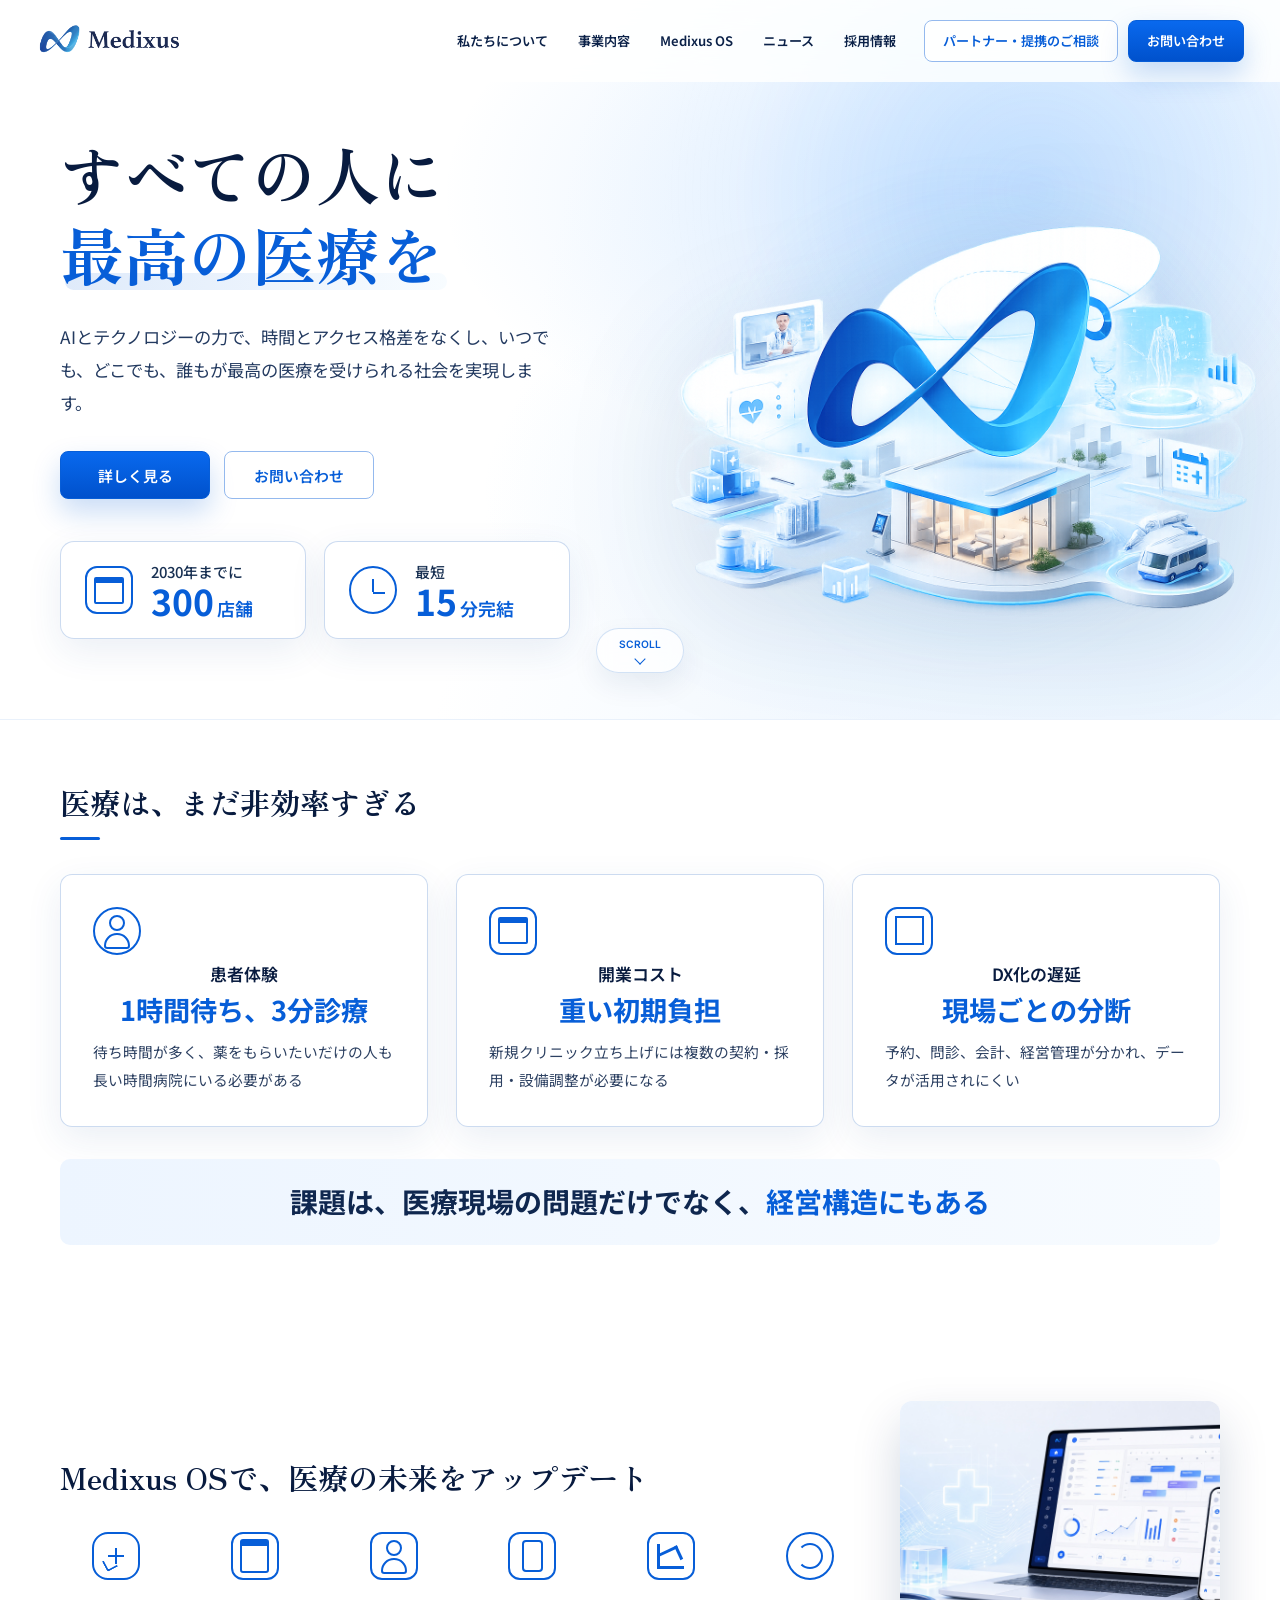
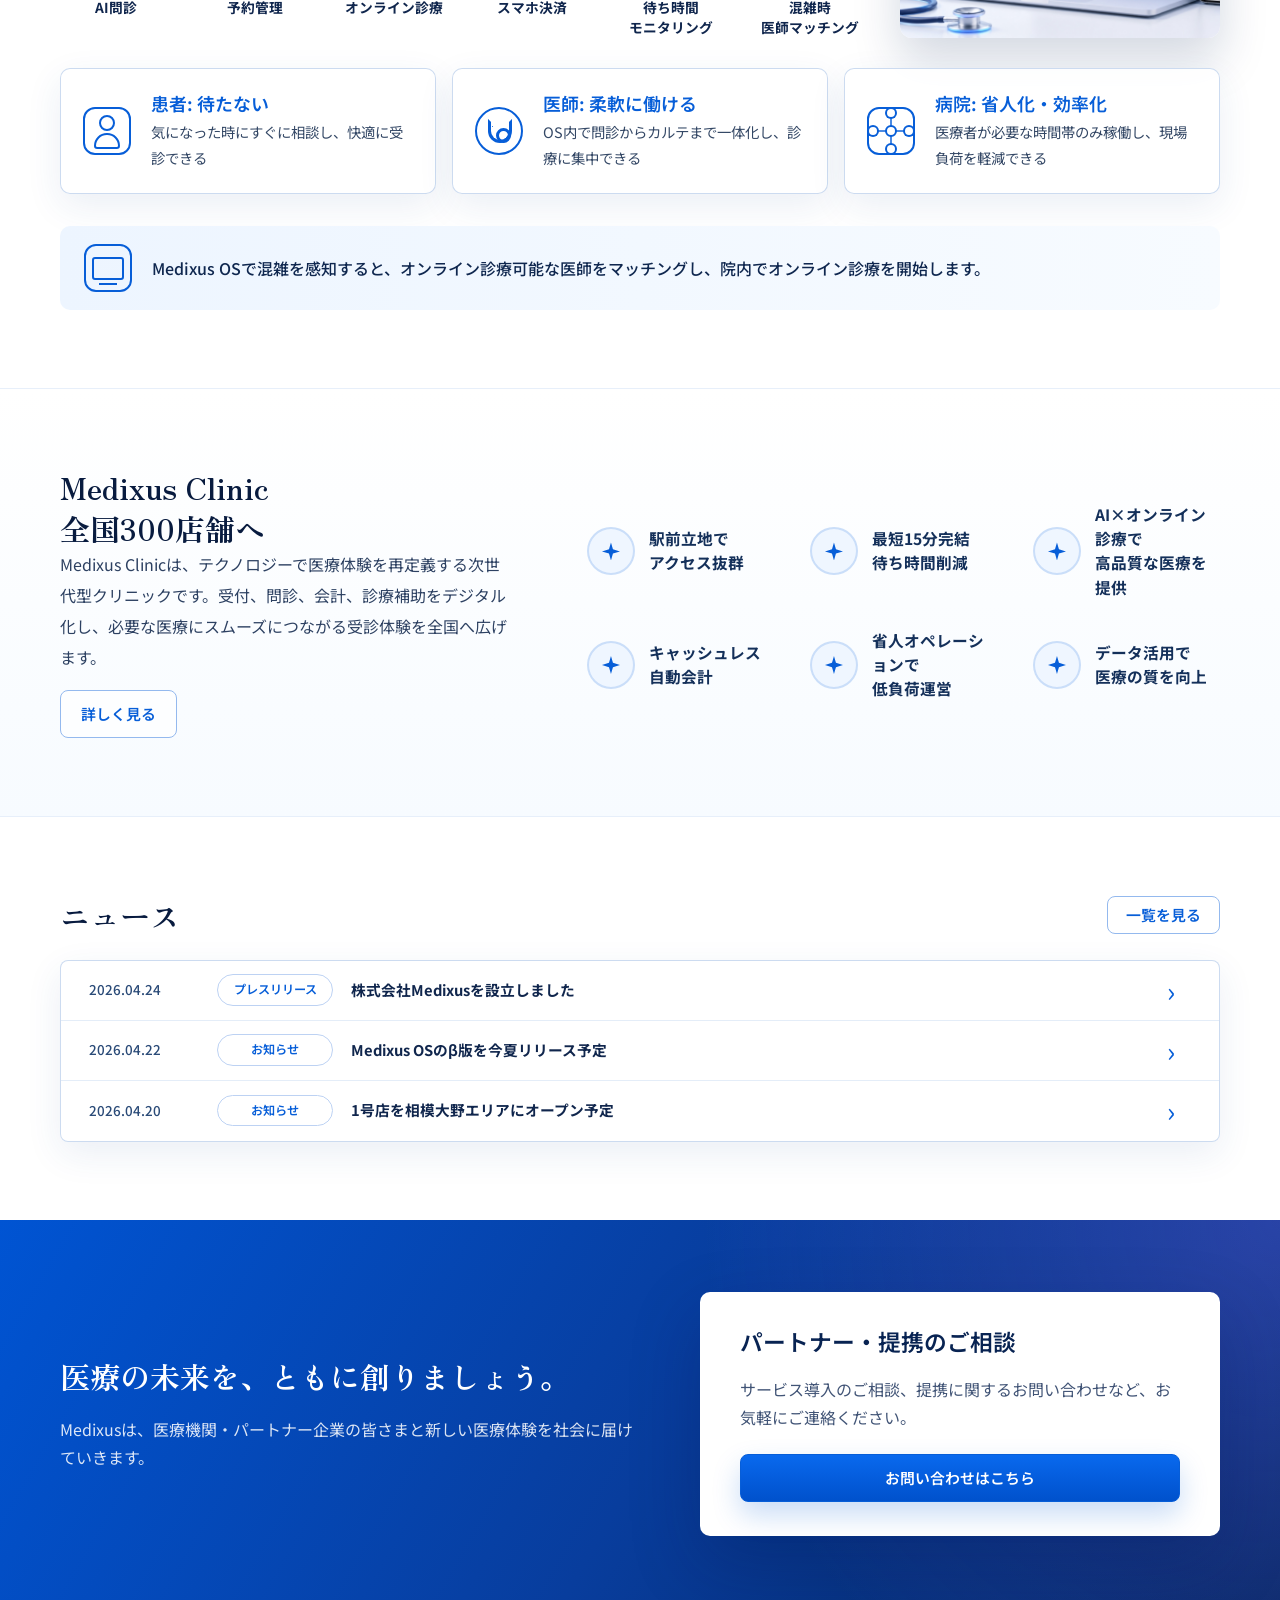
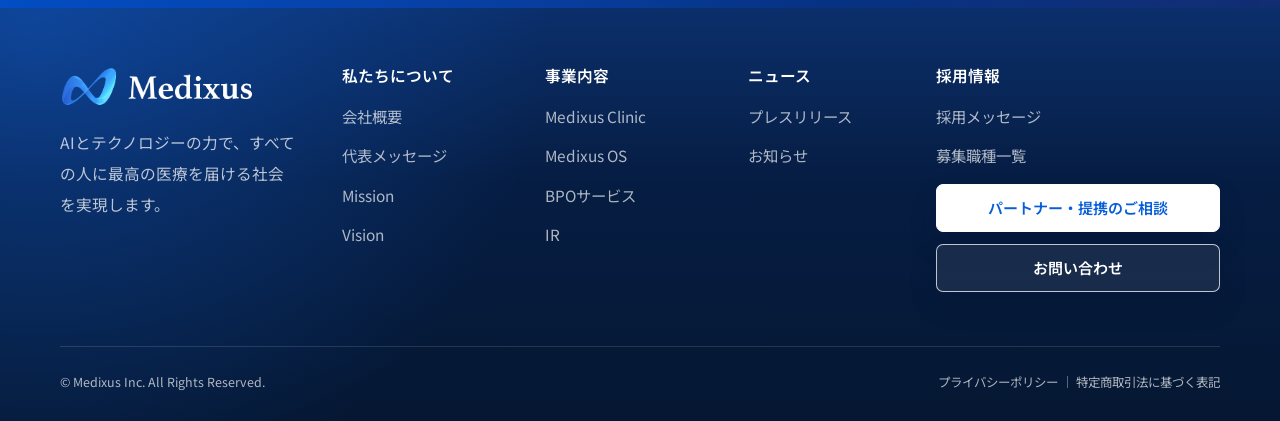
==== commit ad63a126: "Refine typography for startup feel" ====
--- a/index.html
+++ b/index.html
@@ -16,8 +16,8 @@
         <link rel="icon" href="/assets/images/medixus-logo.png">
         <link rel="preconnect" href="https://fonts.googleapis.com">
         <link rel="preconnect" href="https://fonts.gstatic.com" crossorigin>
-        <link href="https://fonts.googleapis.com/css2?family=Inter:wght@400;500;600;700&family=Noto+Sans+JP:wght@400;500;600;700&display=swap" rel="stylesheet">
-        <link rel="stylesheet" href="/assets/styles.css?v=20260430-mission-vision">
+        <link href="https://fonts.googleapis.com/css2?family=Inter:wght@400;500;600;700&family=Noto+Sans+JP:wght@400;500;600;700&family=Space+Grotesk:wght@500;600;700&family=Zen+Old+Mincho:wght@600;700&display=swap" rel="stylesheet">
+        <link rel="stylesheet" href="/assets/styles.css?v=20260501-startup-type">
         <script type="application/ld+json">{"@context":"https://schema.org","@type":"Organization","name":"株式会社Medixus","alternateName":"Medixus, Inc.","url":"https://medixus.jp","foundingDate":"2025","founder":{"@type":"Person","name":"大原健太郎"}}</script>
       </head>
       <body>
@@ -259,7 +259,7 @@
       <div class="container footer-grid">
         <div class="footer-brand">
           <a class="footer-logo" href="/" aria-label="Medixus トップページ">
-            <img class="footer-logo-image" src="/assets/images/medixus-logo-footer.png?v=20260430-mission-vision" alt="Medixus">
+            <img class="footer-logo-image" src="/assets/images/medixus-logo-footer.png?v=20260501-startup-type" alt="Medixus">
           </a>
           <p>AIとテクノロジーの力で、すべての人に最高の医療を届ける社会を実現します。</p>
         </div>
@@ -301,6 +301,6 @@
       </div>
     </footer>
   
-        <script src="/assets/site.js?v=20260430-mission-vision" defer></script>
+        <script src="/assets/site.js?v=20260501-startup-type" defer></script>
       </body>
     </html>
--- a/assets/styles.css
+++ b/assets/styles.css
@@ -14,6 +14,8 @@
   --radius: 8px;
   --font-sans: "Noto Sans JP", "Inter", "Hiragino Sans", "Yu Gothic", "Meiryo", system-ui, -apple-system, BlinkMacSystemFont, sans-serif;
   --font-latin: "Inter", "Noto Sans JP", system-ui, -apple-system, BlinkMacSystemFont, sans-serif;
+  --font-display: "Zen Old Mincho", "Noto Sans JP", "Hiragino Mincho ProN", "Yu Mincho", serif;
+  --font-tech: "Space Grotesk", "Inter", "Noto Sans JP", system-ui, sans-serif;
   --weight-regular: 400;
   --weight-medium: 500;
   --weight-semibold: 600;
@@ -1426,8 +1428,10 @@
   color: #081b3f;
   font-size: clamp(3.4rem, 5vw, 4.85rem);
   line-height: 1.25;
+  font-family: var(--font-display);
   font-weight: 700;
   letter-spacing: 0;
+  font-feature-settings: "palt";
 }
 
 .hero-line {
@@ -1437,6 +1441,21 @@
 
 .home-hero-copy h1 .accent {
   color: #075ed8;
+  position: relative;
+  display: inline-block;
+  isolation: isolate;
+}
+
+.home-hero-copy h1 .accent::after {
+  content: "";
+  position: absolute;
+  left: 0.08em;
+  right: -0.05em;
+  bottom: 0.04em;
+  z-index: -1;
+  height: 0.28em;
+  border-radius: 999px;
+  background: linear-gradient(90deg, rgba(7, 95, 218, 0.13), rgba(67, 180, 255, 0.04));
 }
 
 .hero-lead-v2 {
@@ -1634,7 +1653,9 @@
   color: #081b3f;
   font-size: clamp(1.72rem, 2.35vw, 2.28rem);
   line-height: 1.36;
+  font-family: var(--font-display);
   font-weight: 700;
+  font-feature-settings: "palt";
 }
 
 .section-header h2::after {
@@ -2374,14 +2395,18 @@
   color: #081b3f;
   font-size: clamp(2rem, 3.5vw, 3.1rem);
   line-height: 1.24;
+  font-family: var(--font-display);
   font-weight: 700;
+  font-feature-settings: "palt";
 }
 
 .subpage-label {
   margin: 0 0 18px;
   color: var(--blue);
   font-size: 0.78rem;
-  font-weight: var(--weight-semibold);
+  font-family: var(--font-tech);
+  font-weight: 700;
+  letter-spacing: 0.08em;
   text-transform: uppercase;
 }
 
@@ -2404,7 +2429,9 @@
   color: #081b3f;
   font-size: clamp(1.45rem, 2.1vw, 2rem);
   line-height: 1.42;
+  font-family: var(--font-display);
   font-weight: 700;
+  font-feature-settings: "palt";
 }
 
 .service-card-grid {
@@ -2591,6 +2618,8 @@
 
 .mission-panel h2 {
   color: var(--blue);
+  font-family: var(--font-display);
+  font-feature-settings: "palt";
 }
 
 .mission-panel span {
@@ -2766,6 +2795,9 @@
 .recruit-panel h2 {
   margin: 0 0 24px;
   color: #10264d;
+  font-family: var(--font-display);
+  font-size: clamp(1.55rem, 2.1vw, 2rem);
+  font-feature-settings: "palt";
 }
 
 .recruit-card-grid {
@@ -2820,15 +2852,18 @@
   margin: 0 0 10px;
   color: var(--blue);
   font-size: 0.78rem;
-  font-weight: var(--weight-semibold);
-  letter-spacing: 0.04em;
+  font-family: var(--font-tech);
+  font-weight: 700;
+  letter-spacing: 0.08em;
   text-transform: uppercase;
 }
 
 .position-card h3 {
   margin: 0 0 12px;
   color: #10264d;
-  font-size: 1.35rem;
+  font-family: var(--font-display);
+  font-size: 1.48rem;
+  font-feature-settings: "palt";
 }
 
 .position-card span {
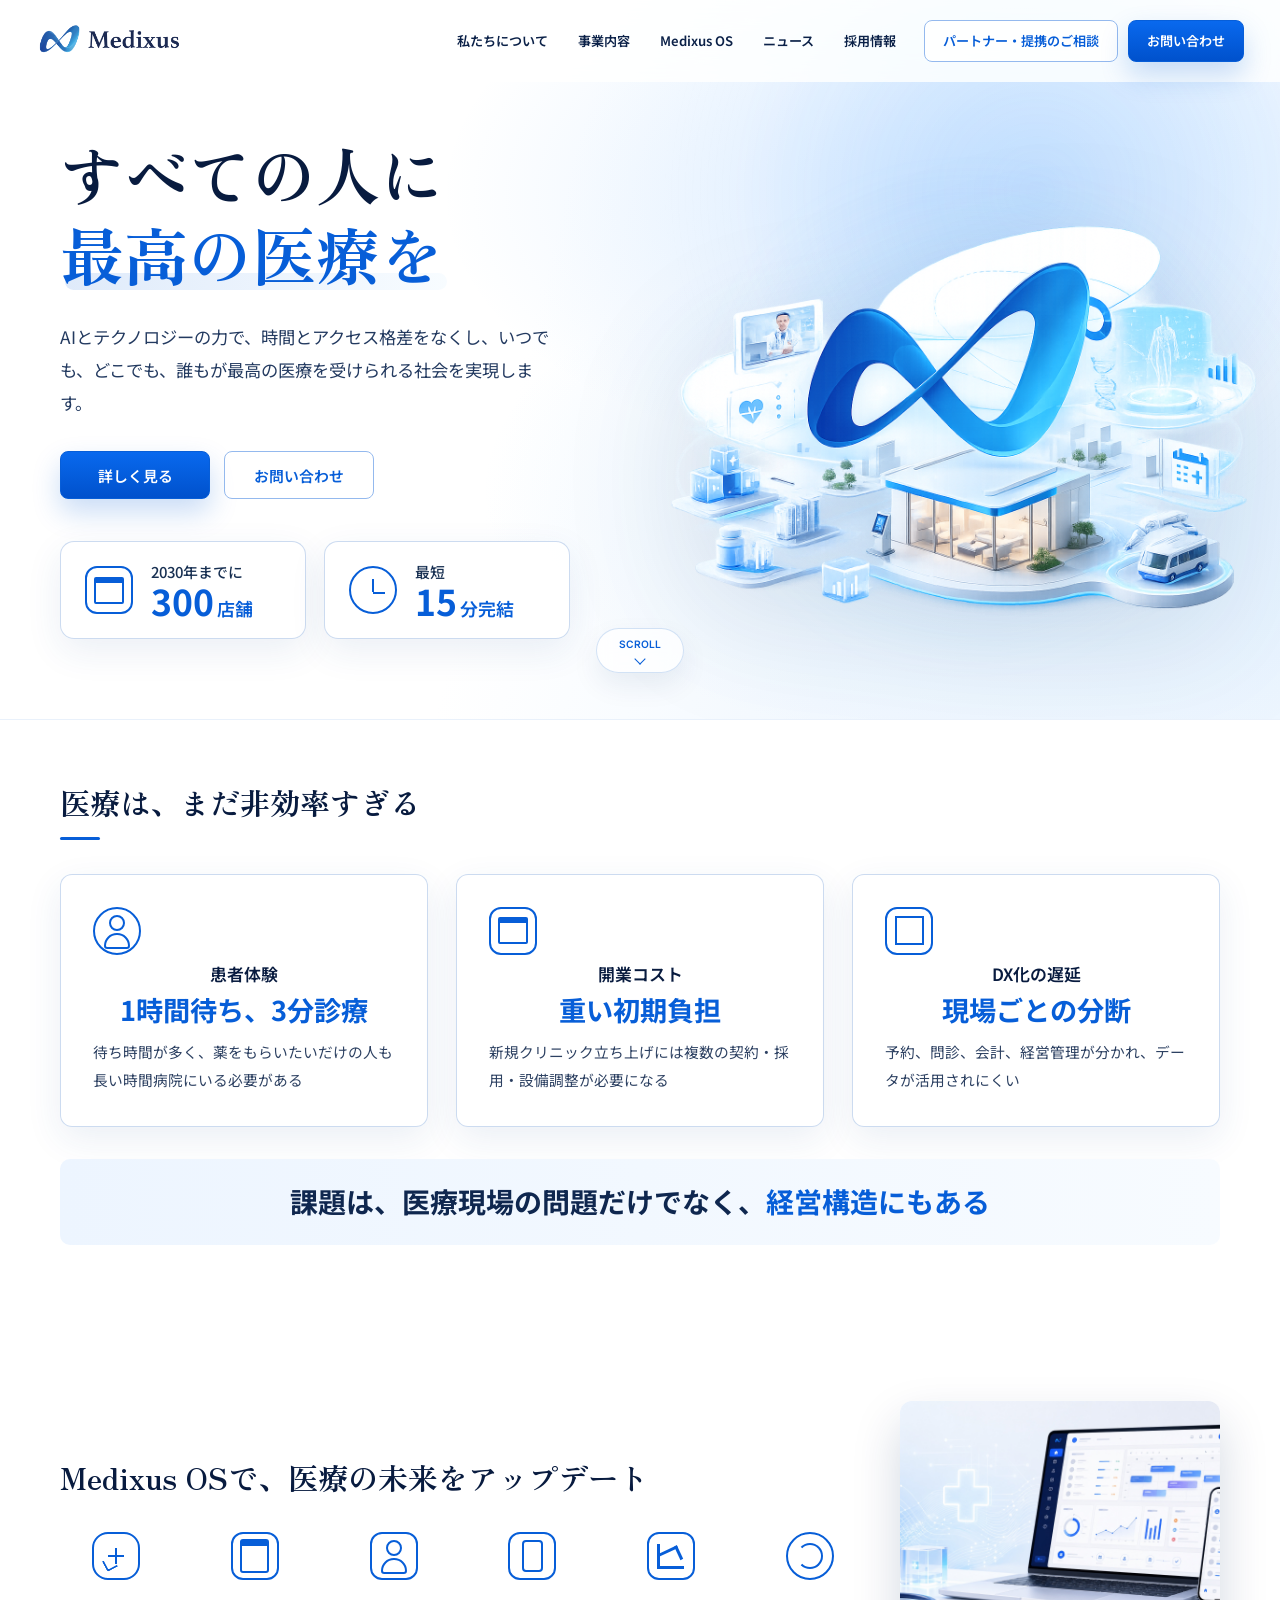
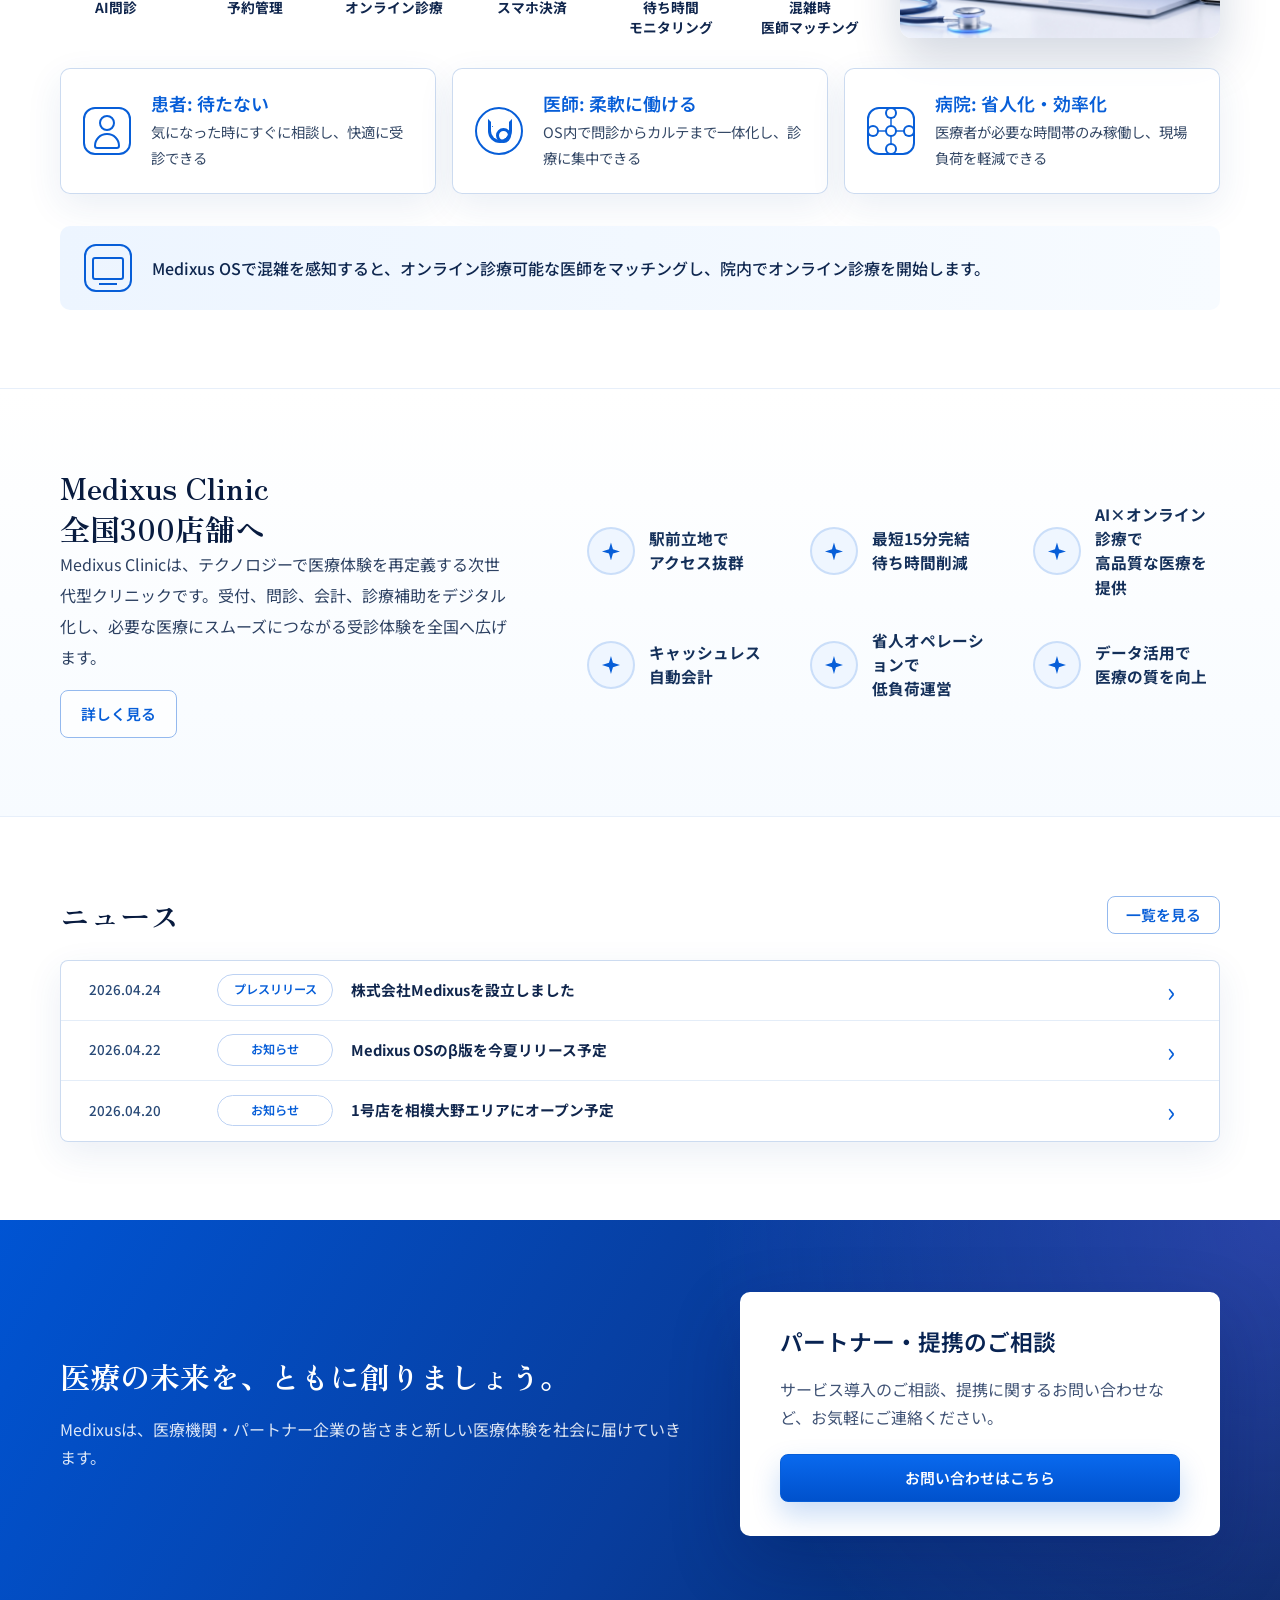
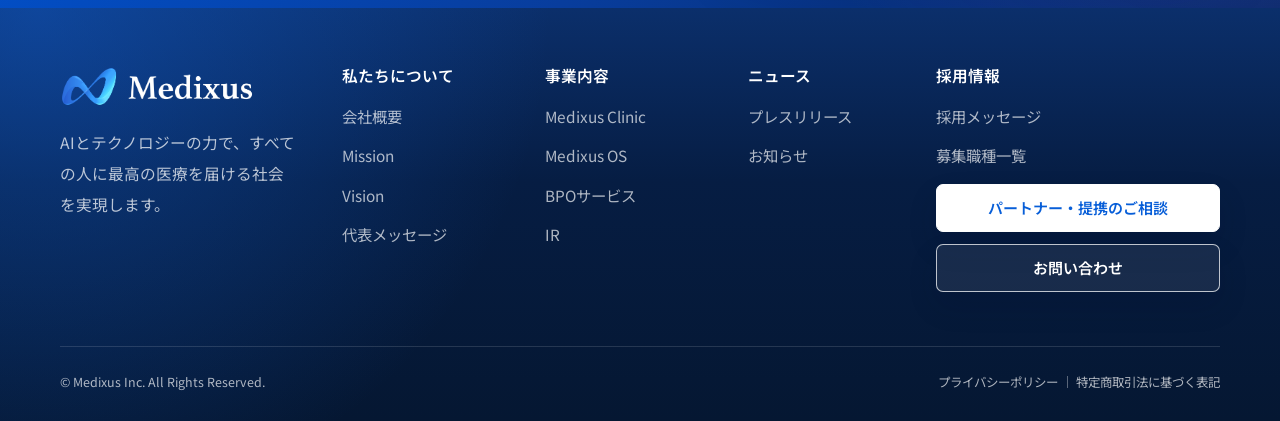
==== commit 11f2ac66: "Add founder message page and keep CTA headline inline" ====
--- a/index.html
+++ b/index.html
@@ -17,7 +17,7 @@
         <link rel="preconnect" href="https://fonts.googleapis.com">
         <link rel="preconnect" href="https://fonts.gstatic.com" crossorigin>
         <link href="https://fonts.googleapis.com/css2?family=Inter:wght@400;500;600;700&family=Noto+Sans+JP:wght@400;500;600;700&family=Space+Grotesk:wght@500;600;700&family=Zen+Old+Mincho:wght@600;700&display=swap" rel="stylesheet">
-        <link rel="stylesheet" href="/assets/styles.css?v=20260501-startup-type">
+        <link rel="stylesheet" href="/assets/styles.css?v=20260501-message-page-cta">
         <script type="application/ld+json">{"@context":"https://schema.org","@type":"Organization","name":"株式会社Medixus","alternateName":"Medixus, Inc.","url":"https://medixus.jp","foundingDate":"2025","founder":{"@type":"Person","name":"大原健太郎"}}</script>
       </head>
       <body>
@@ -259,16 +259,16 @@
       <div class="container footer-grid">
         <div class="footer-brand">
           <a class="footer-logo" href="/" aria-label="Medixus トップページ">
-            <img class="footer-logo-image" src="/assets/images/medixus-logo-footer.png?v=20260501-startup-type" alt="Medixus">
+            <img class="footer-logo-image" src="/assets/images/medixus-logo-footer.png?v=20260501-message-page-cta" alt="Medixus">
           </a>
           <p>AIとテクノロジーの力で、すべての人に最高の医療を届ける社会を実現します。</p>
         </div>
         <div>
           <h2>私たちについて</h2>
           <a href="/about/">会社概要</a>
-          <a href="/about/#message">代表メッセージ</a>
           <a href="/about/#mission">Mission</a>
           <a href="/about/#vision">Vision</a>
+          <a href="/message/">代表メッセージ</a>
         </div>
         <div>
           <h2>事業内容</h2>
@@ -301,6 +301,6 @@
       </div>
     </footer>
   
-        <script src="/assets/site.js?v=20260501-startup-type" defer></script>
+        <script src="/assets/site.js?v=20260501-message-page-cta" defer></script>
       </body>
     </html>
--- a/assets/styles.css
+++ b/assets/styles.css
@@ -1926,8 +1926,8 @@
 
 .cta-slab {
   display: grid;
-  grid-template-columns: minmax(0, 1fr) 520px;
-  gap: 58px;
+  grid-template-columns: minmax(0, 1fr) 480px;
+  gap: 46px;
   align-items: center;
   padding: 0;
   border: 0;
@@ -1937,6 +1937,7 @@
 
 .cta-slab h2 {
   color: #fff;
+  white-space: nowrap;
 }
 
 .cta-slab p {
@@ -2628,6 +2629,71 @@
   margin: 0 auto;
   color: #263d62;
   line-height: 1.9;
+}
+
+.message-layout {
+  display: grid;
+  grid-template-columns: minmax(0, 0.78fr) minmax(0, 1.22fr);
+  gap: 54px;
+  align-items: start;
+}
+
+.message-lead {
+  position: sticky;
+  top: 110px;
+}
+
+.message-lead h2 {
+  margin: 0 0 18px;
+  color: #081b3f;
+  font-family: var(--font-display);
+  font-size: clamp(2rem, 3.2vw, 3rem);
+  line-height: 1.32;
+  font-feature-settings: "palt";
+}
+
+.message-lead span {
+  display: block;
+  color: #40536f;
+  line-height: 1.9;
+}
+
+.message-body {
+  padding: 42px;
+  border: 1px solid rgba(185, 205, 235, 0.72);
+  border-radius: 12px;
+  background:
+    linear-gradient(180deg, rgba(255, 255, 255, 0.92), rgba(247, 251, 255, 0.92)),
+    #fff;
+  box-shadow: 0 18px 52px rgba(20, 67, 133, 0.1);
+}
+
+.message-body p {
+  margin: 0 0 22px;
+  color: #263d62;
+  font-size: 1.02rem;
+  line-height: 2.08;
+}
+
+.message-body footer {
+  margin-top: 30px;
+  padding-top: 24px;
+  border-top: 1px solid #dfe9f6;
+}
+
+.message-body strong,
+.message-body span {
+  display: block;
+}
+
+.message-body strong {
+  color: #081b3f;
+  font-size: 1.1rem;
+}
+
+.message-body span {
+  margin-top: 4px;
+  color: #65738a;
 }
 
 .os-detail-section {
@@ -2936,6 +3002,7 @@
   .home-hero-grid,
   .os-head,
   .clinic-grid,
+  .message-layout,
   .cta-slab {
     grid-template-columns: 1fr;
   }
@@ -2995,8 +3062,13 @@
     grid-column: 1 / -1;
   }
 
+  .message-lead {
+    position: static;
+  }
+
   .service-card-grid,
   .about-grid,
+  .message-layout,
   .os-detail-grid,
   .business-map-panel,
   .os-cta-panel,
@@ -3038,6 +3110,10 @@
   .news-heading h2,
   .cta-slab h2 {
     font-size: 1.66rem;
+  }
+
+  .cta-slab h2 {
+    white-space: normal;
   }
 
   .hero-stat-row,
@@ -3110,6 +3186,7 @@
 
   .business-map-panel,
   .mission-panel,
+  .message-body,
   .os-cta-panel,
   .recruit-panel {
     padding: 26px 18px;
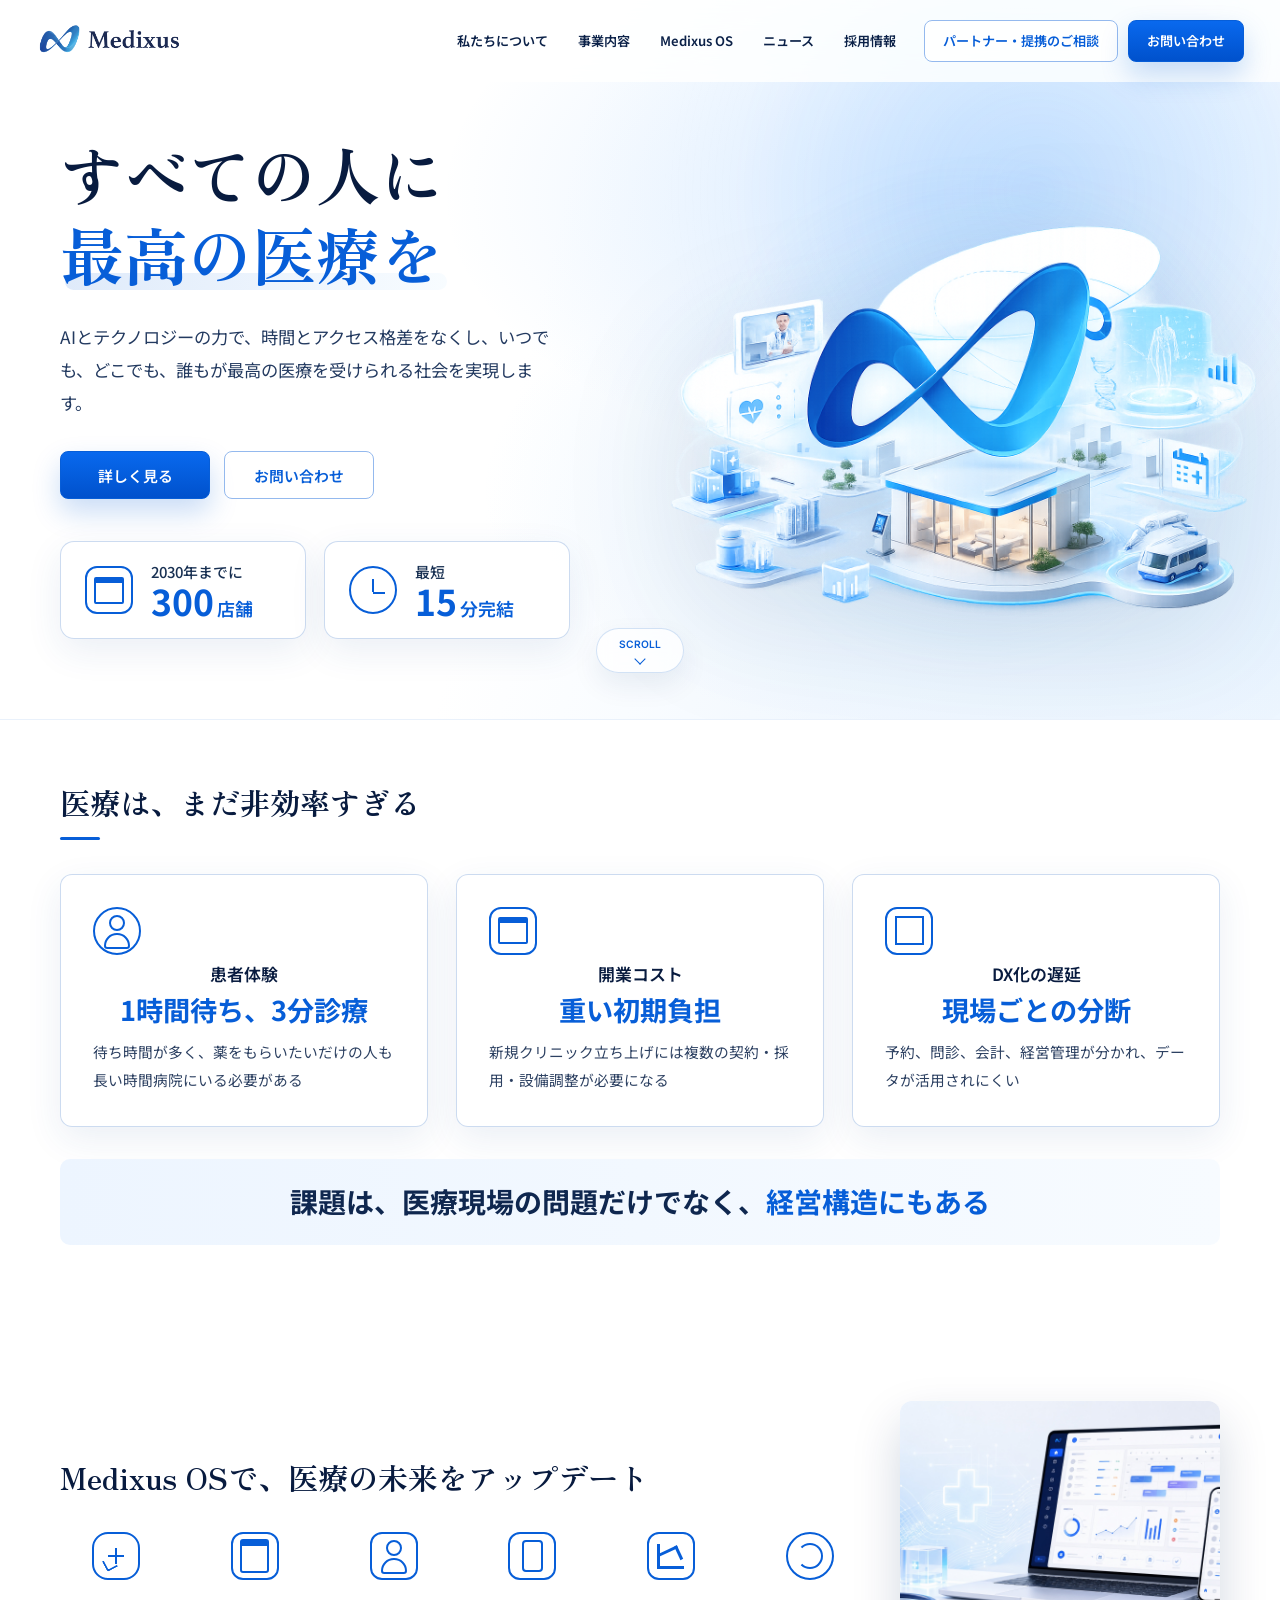
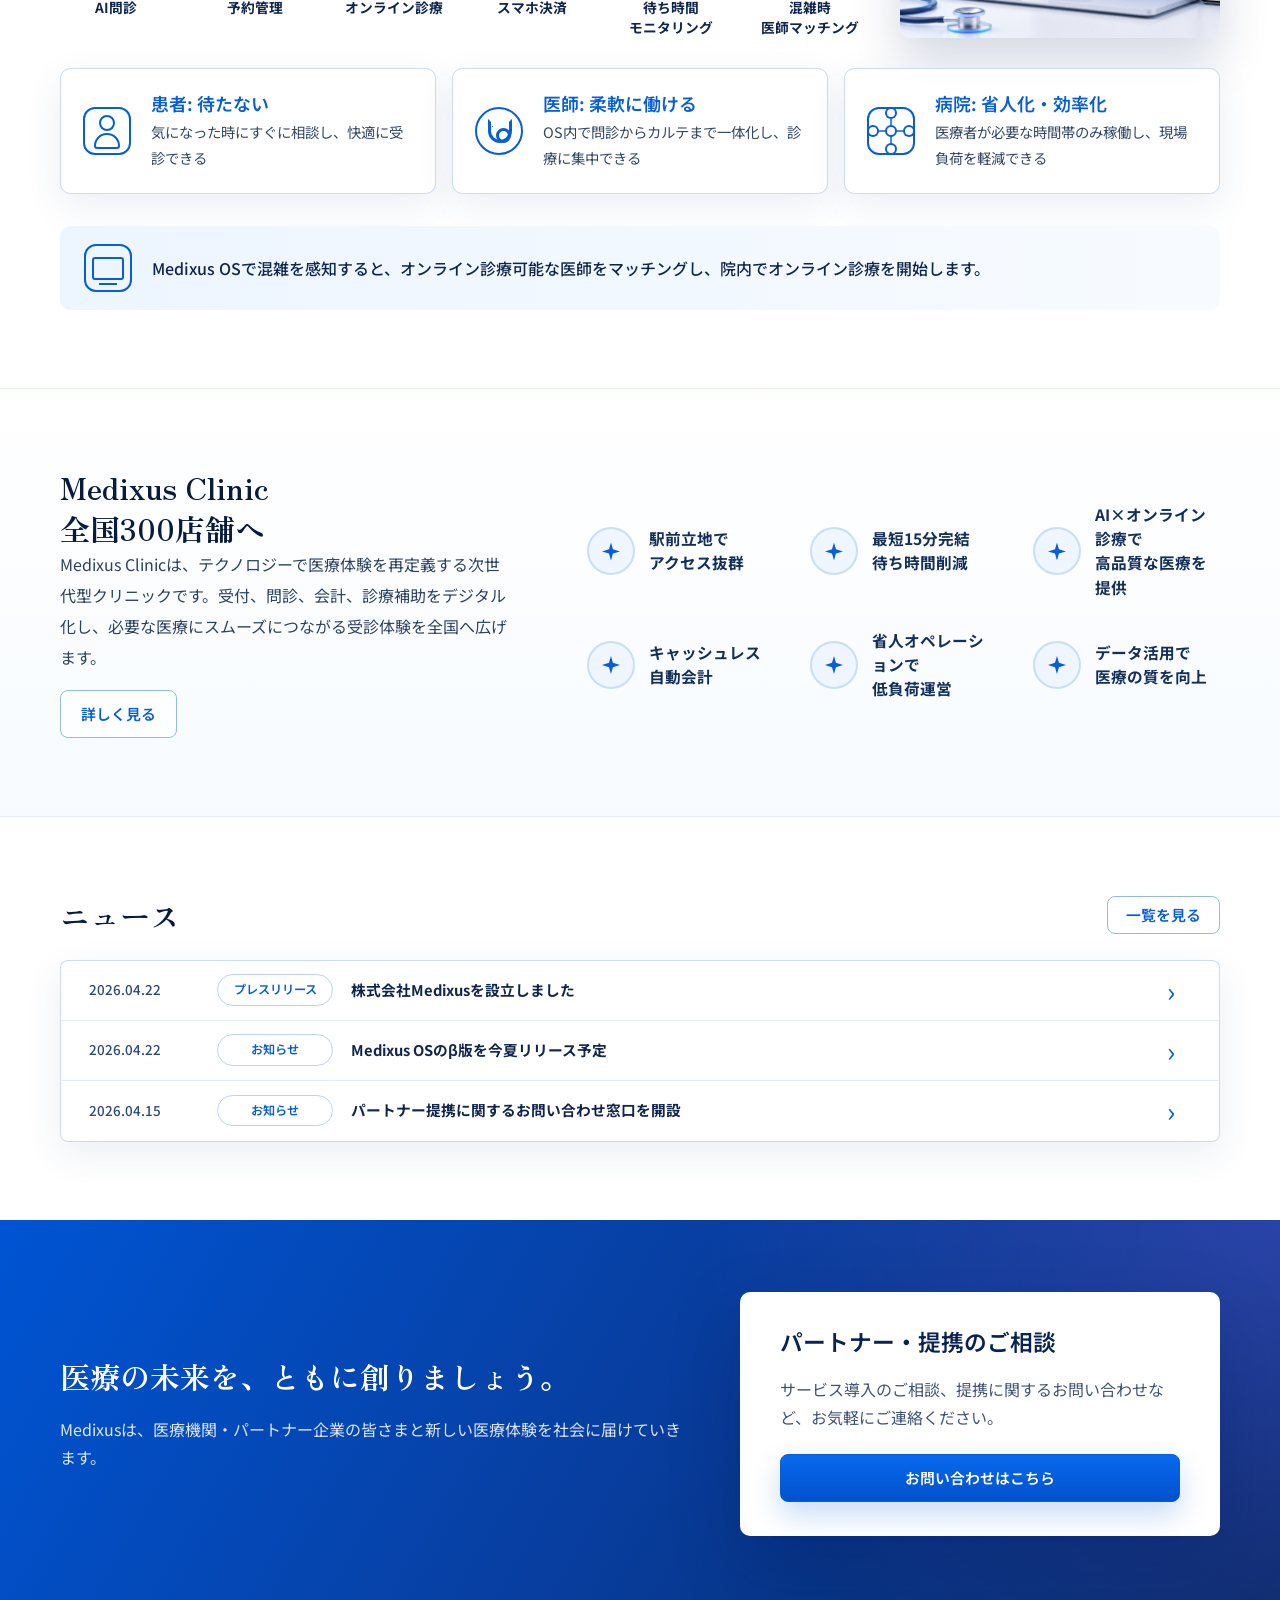
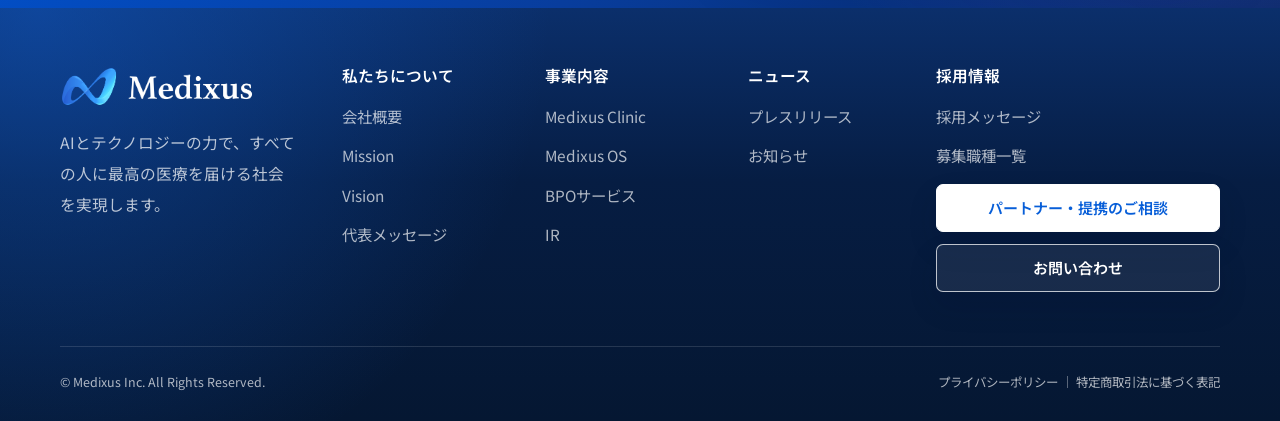
==== commit 512b082c: "Update news items" ====
--- a/index.html
+++ b/index.html
@@ -17,7 +17,7 @@
         <link rel="preconnect" href="https://fonts.googleapis.com">
         <link rel="preconnect" href="https://fonts.gstatic.com" crossorigin>
         <link href="https://fonts.googleapis.com/css2?family=Inter:wght@400;500;600;700&family=Noto+Sans+JP:wght@400;500;600;700&family=Space+Grotesk:wght@500;600;700&family=Zen+Old+Mincho:wght@600;700&display=swap" rel="stylesheet">
-        <link rel="stylesheet" href="/assets/styles.css?v=20260501-message-page-cta">
+        <link rel="stylesheet" href="/assets/styles.css?v=20260507-news-update">
         <script type="application/ld+json">{"@context":"https://schema.org","@type":"Organization","name":"株式会社Medixus","alternateName":"Medixus, Inc.","url":"https://medixus.jp","foundingDate":"2025","founder":{"@type":"Person","name":"大原健太郎"}}</script>
       </head>
       <body>
@@ -214,7 +214,7 @@
         <div class="news-table reveal">
           
     <a class="news-row" href="/news/">
-      <time>2026.04.24</time>
+      <time>2026.04.22</time>
       <span>プレスリリース</span>
       <strong>株式会社Medixusを設立しました</strong>
       <em>›</em>
@@ -230,9 +230,9 @@
   
           
     <a class="news-row" href="/news/">
-      <time>2026.04.20</time>
+      <time>2026.04.15</time>
       <span>お知らせ</span>
-      <strong>1号店を相模大野エリアにオープン予定</strong>
+      <strong>パートナー提携に関するお問い合わせ窓口を開設</strong>
       <em>›</em>
     </a>
   
@@ -259,7 +259,7 @@
       <div class="container footer-grid">
         <div class="footer-brand">
           <a class="footer-logo" href="/" aria-label="Medixus トップページ">
-            <img class="footer-logo-image" src="/assets/images/medixus-logo-footer.png?v=20260501-message-page-cta" alt="Medixus">
+            <img class="footer-logo-image" src="/assets/images/medixus-logo-footer.png?v=20260507-news-update" alt="Medixus">
           </a>
           <p>AIとテクノロジーの力で、すべての人に最高の医療を届ける社会を実現します。</p>
         </div>
@@ -301,6 +301,6 @@
       </div>
     </footer>
   
-        <script src="/assets/site.js?v=20260501-message-page-cta" defer></script>
+        <script src="/assets/site.js?v=20260507-news-update" defer></script>
       </body>
     </html>
--- a/assets/styles.css
+++ b/assets/styles.css
@@ -2631,6 +2631,82 @@
   line-height: 1.9;
 }
 
+.founder-message-card {
+  display: grid;
+  grid-template-columns: 184px minmax(0, 1fr);
+  gap: 32px;
+  align-items: center;
+  margin-top: 28px;
+  padding: 30px;
+  border: 1px solid rgba(185, 205, 235, 0.72);
+  border-radius: 12px;
+  background: #fff;
+  box-shadow: 0 18px 52px rgba(20, 67, 133, 0.09);
+}
+
+.founder-message-card h2 {
+  margin: 4px 0 10px;
+  color: #081b3f;
+  font-family: var(--font-display);
+  font-size: clamp(1.55rem, 2.2vw, 2.1rem);
+  line-height: 1.35;
+  font-feature-settings: "palt";
+}
+
+.founder-message-card p:not(.kicker) {
+  max-width: 780px;
+  margin: 0 0 20px;
+  color: #40536f;
+  line-height: 1.9;
+}
+
+.founder-photo-slot {
+  position: relative;
+  overflow: hidden;
+  width: 100%;
+  aspect-ratio: 1;
+  display: grid;
+  place-items: center;
+  border: 1px solid rgba(166, 194, 233, 0.78);
+  border-radius: 18px;
+  background:
+    radial-gradient(circle at 70% 22%, rgba(72, 153, 255, 0.22), transparent 8rem),
+    linear-gradient(145deg, #f7fbff, #eaf4ff);
+}
+
+.founder-photo-slot::before {
+  content: "";
+  position: absolute;
+  width: 44%;
+  aspect-ratio: 1;
+  top: 22%;
+  border: 2px solid rgba(7, 95, 218, 0.28);
+  border-radius: 50%;
+}
+
+.founder-photo-slot::after {
+  content: "";
+  position: absolute;
+  width: 64%;
+  height: 32%;
+  bottom: 16%;
+  border: 2px solid rgba(7, 95, 218, 0.24);
+  border-radius: 999px 999px 18px 18px;
+}
+
+.founder-photo-slot span {
+  position: relative;
+  z-index: 1;
+  align-self: end;
+  margin-bottom: 16px;
+  color: rgba(7, 95, 218, 0.52);
+  font-family: var(--font-tech);
+  font-size: 0.78rem;
+  font-weight: 700;
+  letter-spacing: 0.08em;
+  text-transform: uppercase;
+}
+
 .message-layout {
   display: grid;
   grid-template-columns: minmax(0, 0.78fr) minmax(0, 1.22fr);
@@ -2641,6 +2717,11 @@
 .message-lead {
   position: sticky;
   top: 110px;
+}
+
+.founder-photo-slot-large {
+  max-width: 280px;
+  margin-bottom: 28px;
 }
 
 .message-lead h2 {
@@ -3068,6 +3149,7 @@
 
   .service-card-grid,
   .about-grid,
+  .founder-message-card,
   .message-layout,
   .os-detail-grid,
   .business-map-panel,
@@ -3175,8 +3257,13 @@
 
   .service-card-grid,
   .recruit-card-grid,
+  .founder-message-card,
   .position-grid {
     grid-template-columns: 1fr;
+  }
+
+  .founder-photo-slot {
+    max-width: 220px;
   }
 
   .company-table div {
